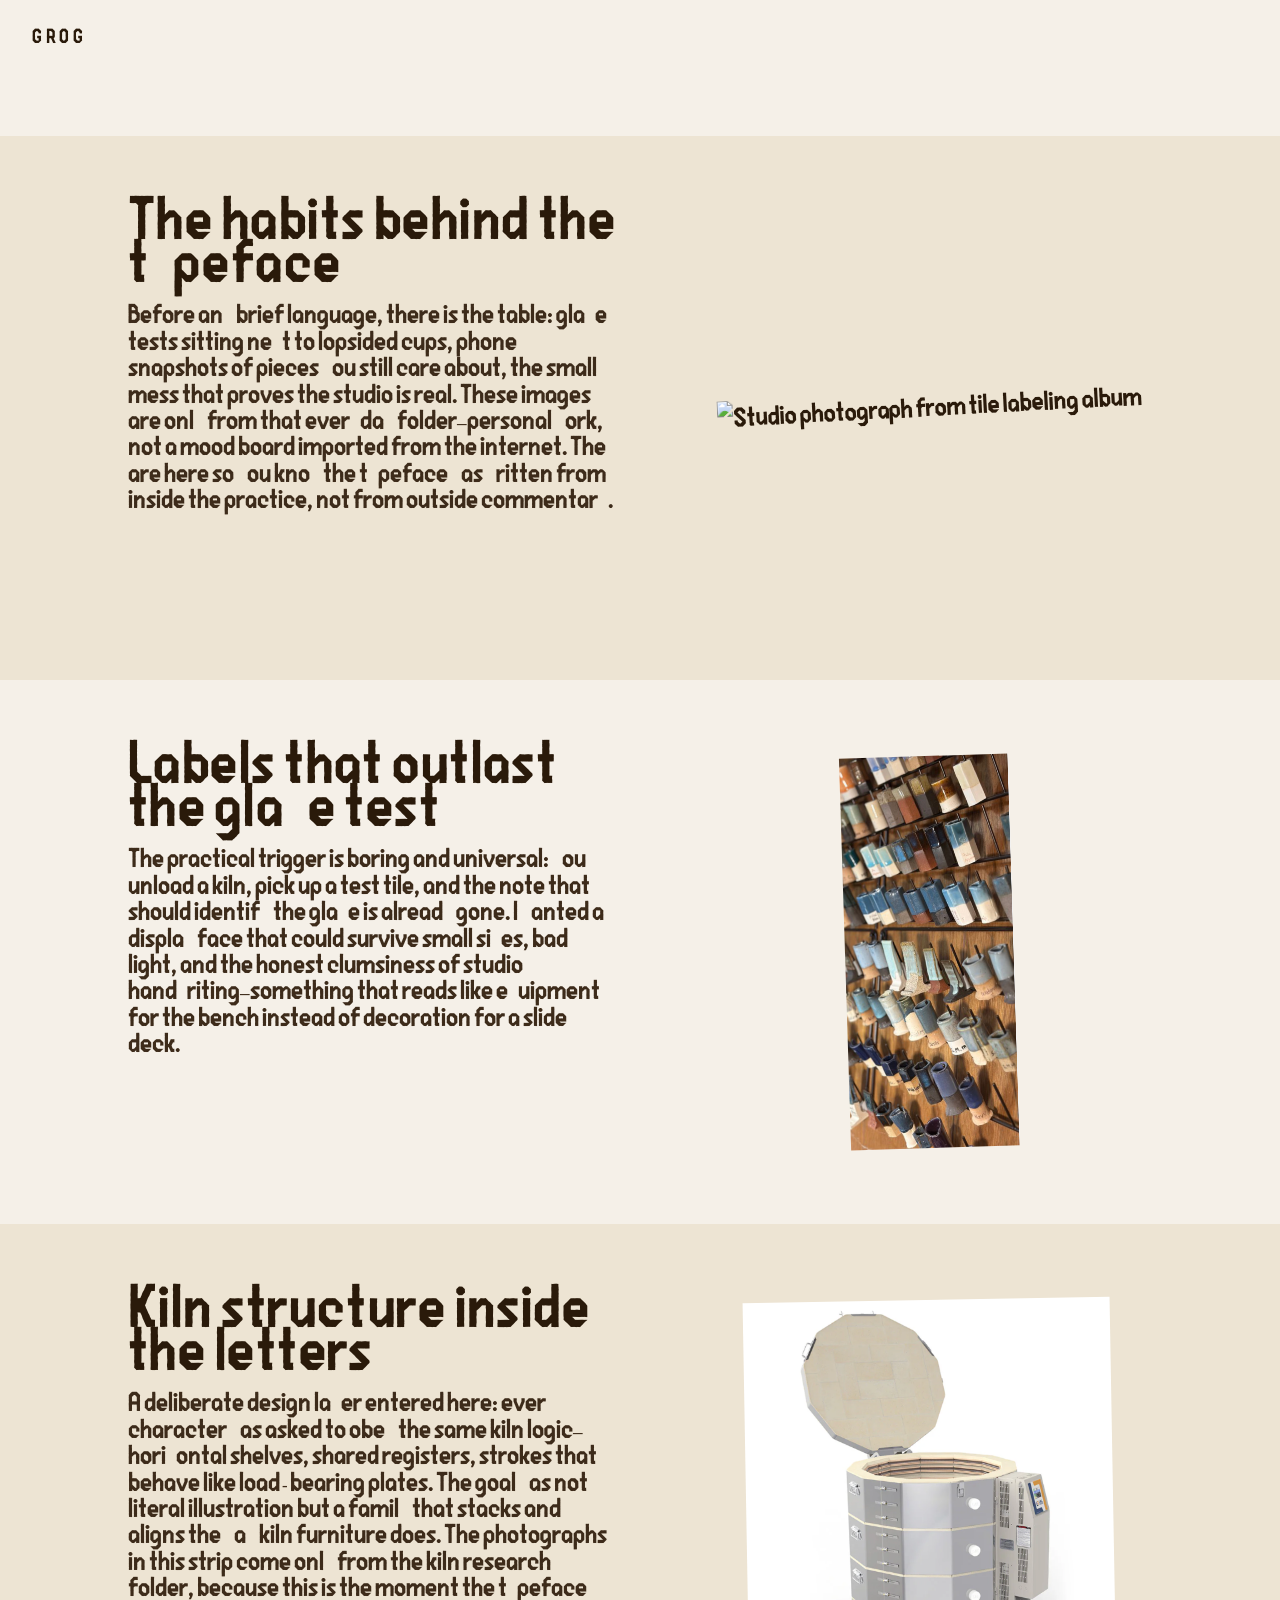
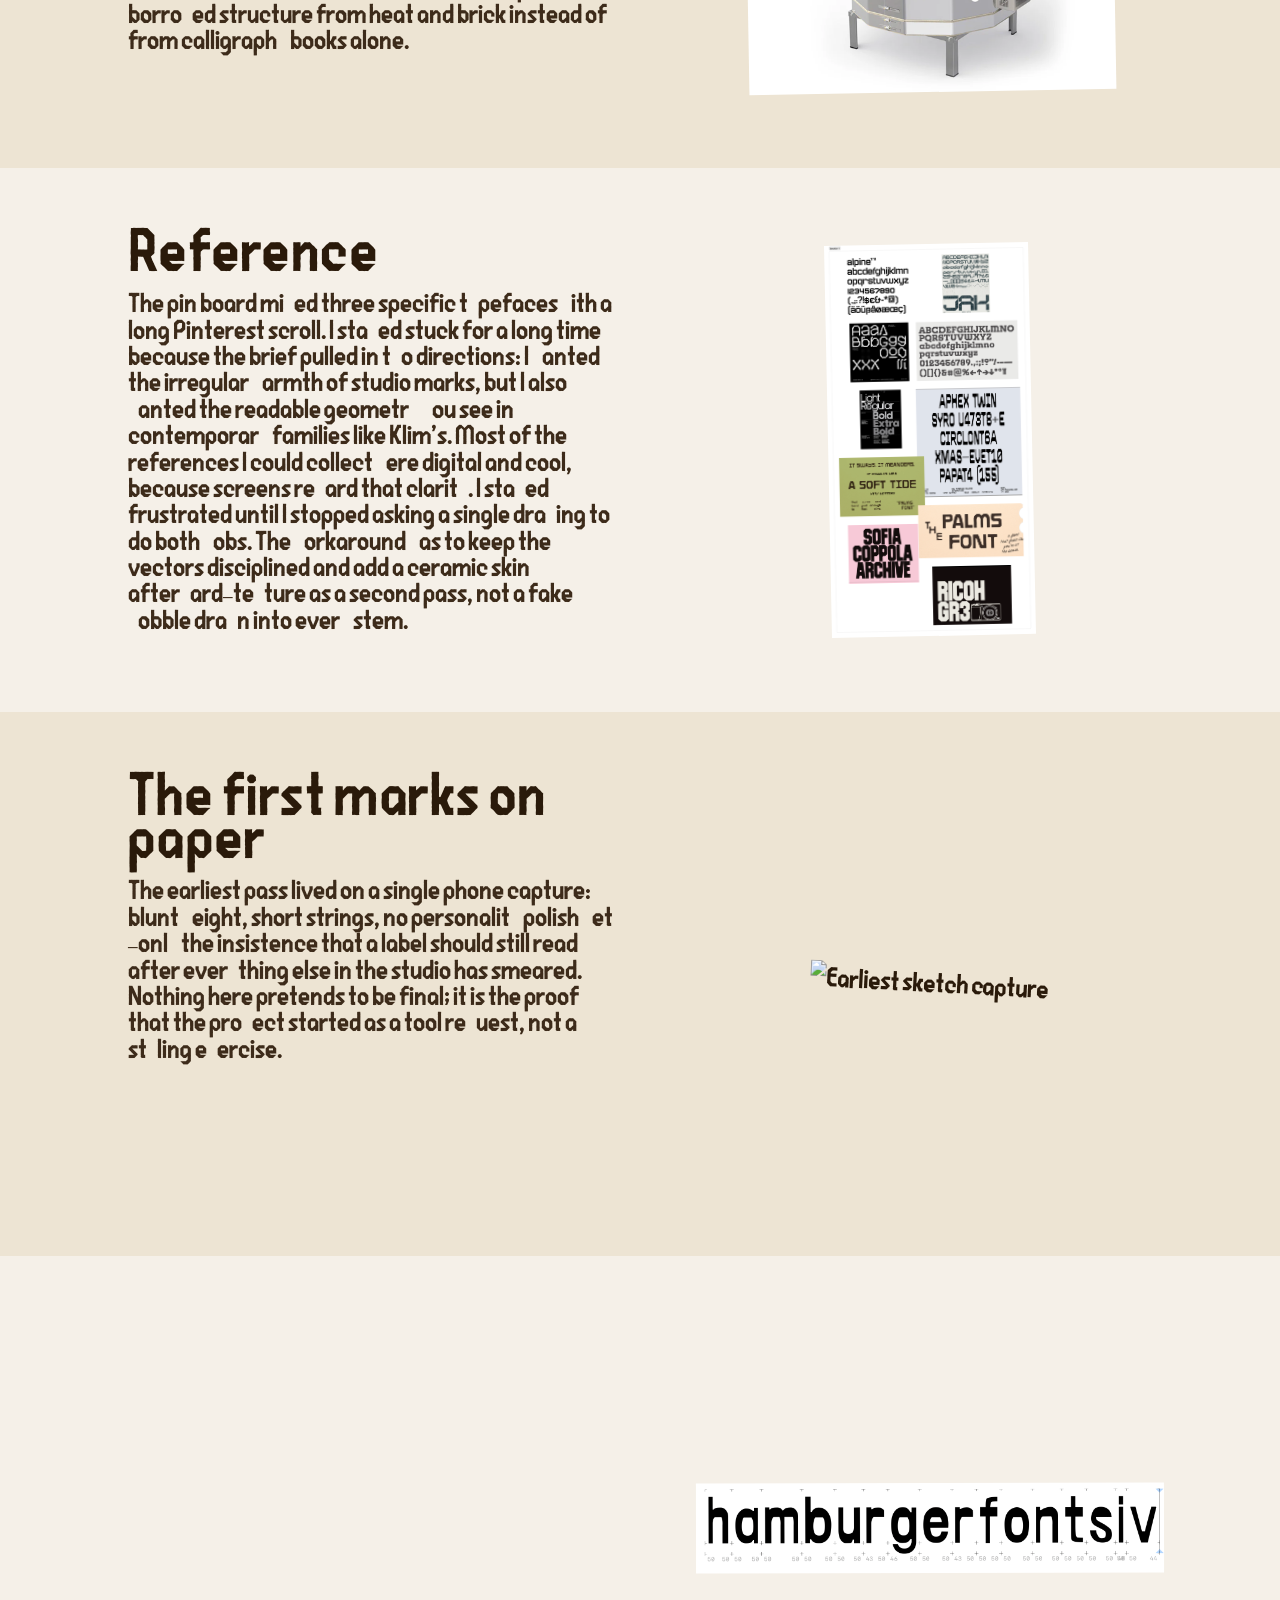
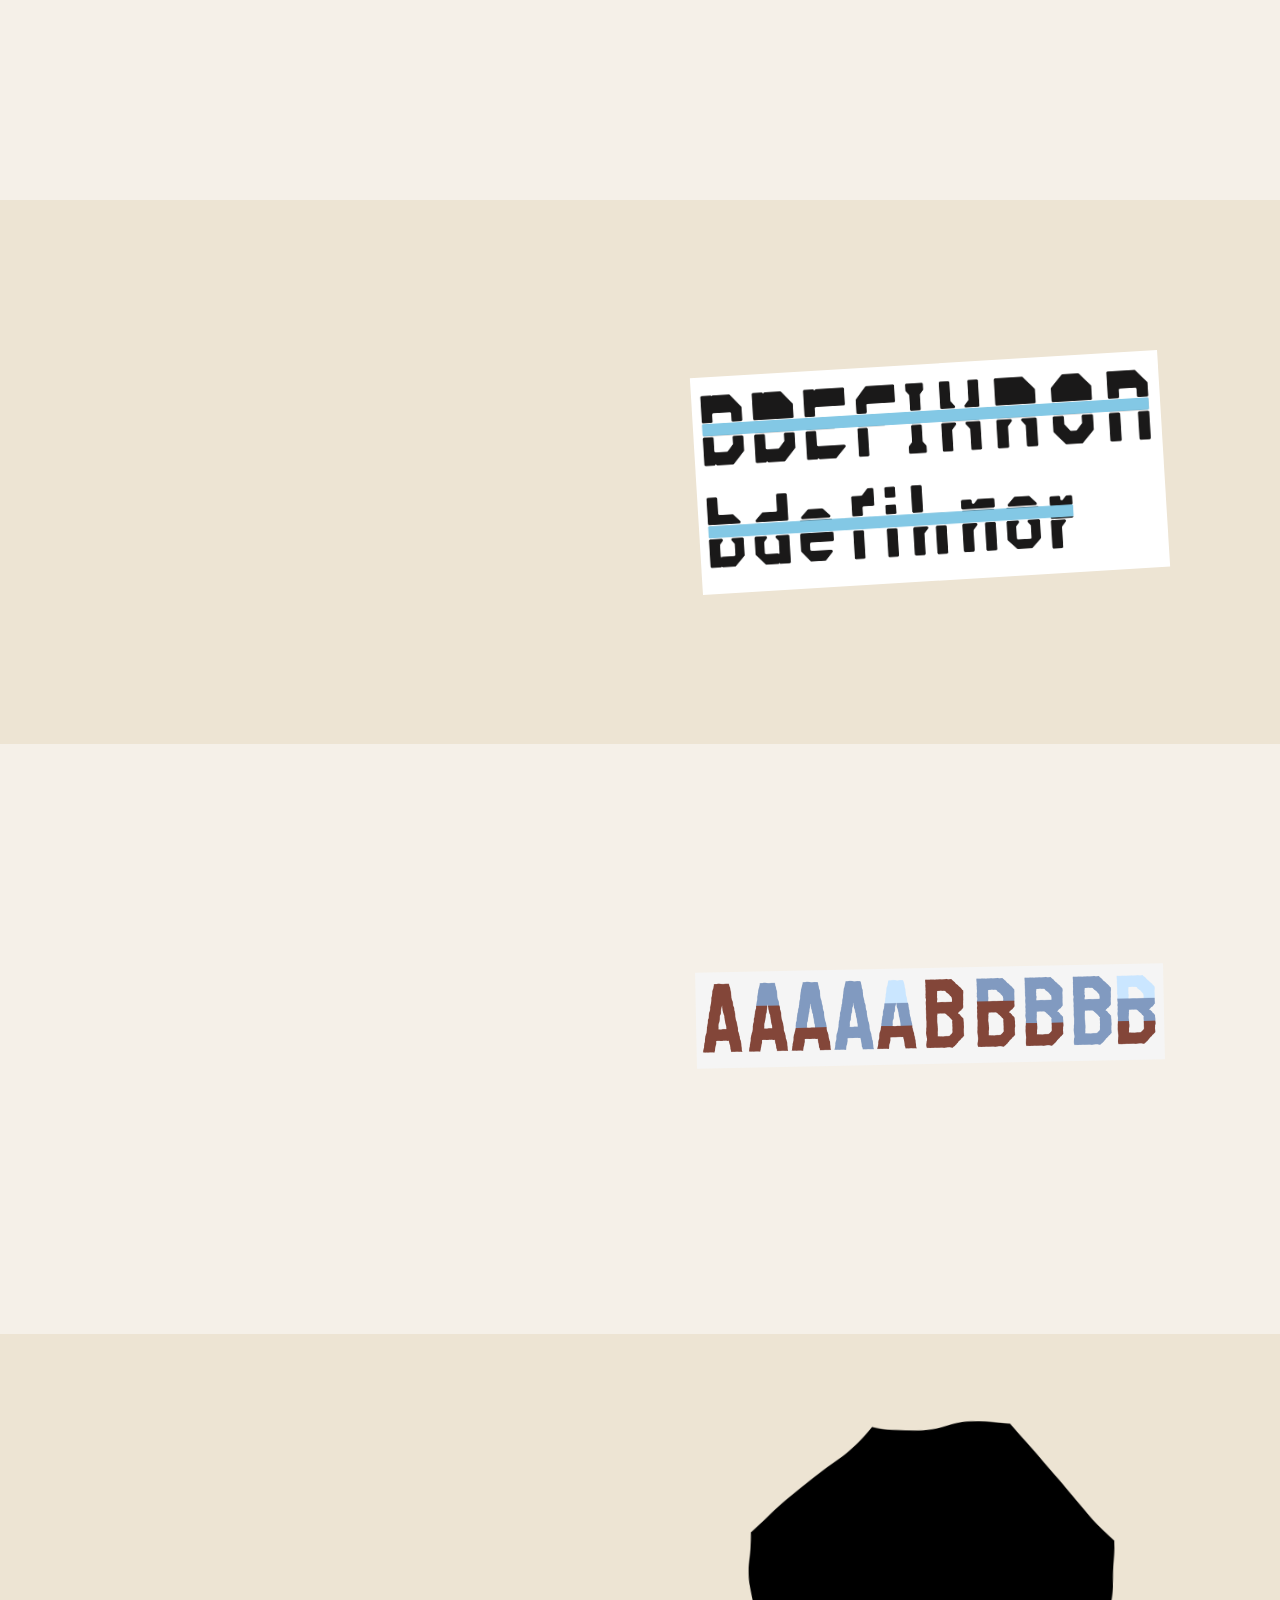
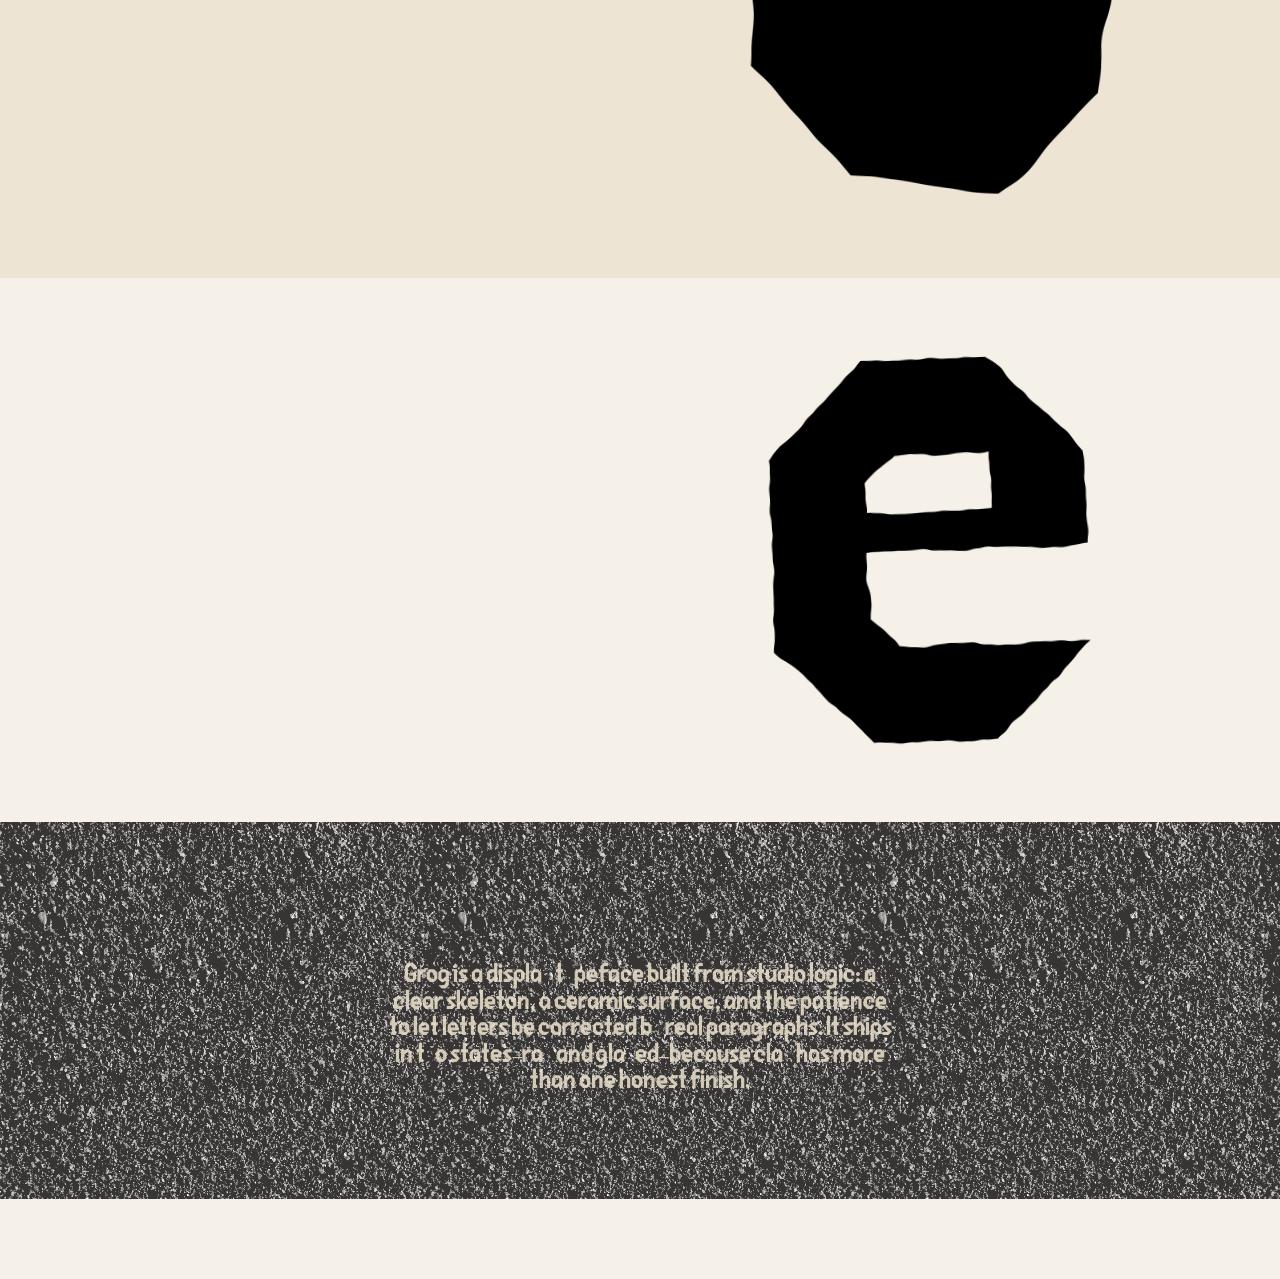
==== process.html @ 3ade55f4 "Add Grog process essay page with carousels and sketch archive New process.html walks through the des" ====
<!DOCTYPE html>
<html lang="en">
  <head>
    <meta charset="UTF-8" />
    <meta name="viewport" content="width=device-width, initial-scale=1.0" />
    <title>Grog — Process</title>
    <link rel="stylesheet" href="css/app.css" />
    <link rel="stylesheet" href="css/process.css" />
  </head>
  <body class="process-page">
    <div class="app">
      <nav class="nav">
        <a href="index.html" id="nav-brand" class="nav-brand">Grog</a>
      </nav>

      <main class="process-main">
        <section class="process-section process-section--wash process-section--wash-b" id="personal" aria-labelledby="heading-personal">
          <div class="process-section__inner">
            <div class="process-section-grid">
              <div class="process-col-text">
                <h2 id="heading-personal" class="process-head">The habits behind the typeface</h2>
                <p class="process-body">
                  Before any brief language, there is the table: glaze tests sitting next to lopsided cups, phone
                  snapshots of pieces you still care about, the small mess that proves the studio is real. These
                  images are only from that everyday folder—personal work, not a mood board imported from the
                  internet. They are here so you know the typeface was written from inside the practice, not from
                  outside commentary.
                </p>
              </div>
              <div class="process-col-media">
                <div class="process-carousel" data-process-carousel data-carousel-interval="4200" aria-label="Personal studio photographs">
                  <div class="process-carousel-viewport">
                    <div class="process-carousel-track">
                      <div class="process-carousel-slide is-active"><img src="sketch/tile labeling/使用/IMG_1556.HEIC" alt="Studio photograph from tile labeling album" /></div>
                      <div class="process-carousel-slide"><img src="sketch/tile labeling/使用/IMG_1561.HEIC" alt="Studio photograph from tile labeling album" /></div>
                      <div class="process-carousel-slide"><img src="sketch/tile labeling/使用/IMG_1622.heic" alt="Studio photograph from tile labeling album" /></div>
                      <div class="process-carousel-slide"><img src="sketch/tile labeling/使用/IMG_6941.HEIC" alt="Studio photograph from tile labeling album" /></div>
                      <div class="process-carousel-slide"><img src="sketch/tile labeling/使用/IMG_7696.HEIC" alt="Studio photograph from tile labeling album" /></div>
                      <div class="process-carousel-slide"><img src="sketch/tile labeling/使用/IMG_7700.HEIC" alt="Studio photograph from tile labeling album" /></div>
                      <div class="process-carousel-slide"><img src="sketch/tile labeling/使用/IMG_7706 2.HEIC" alt="Studio photograph from tile labeling album" /></div>
                      <div class="process-carousel-slide"><img src="sketch/tile labeling/使用/IMG_7713.JPG" alt="Studio photograph from tile labeling album" /></div>
                    </div>
                  </div>
                </div>
              </div>
            </div>
          </div>
        </section>

        <section class="process-section process-section--wash process-section--wash-a" id="labels-and-tiles" aria-labelledby="heading-labels">
          <div class="process-section__inner">
            <div class="process-section-grid">
              <div class="process-col-text">
                <h2 id="heading-labels" class="process-head">Labels that outlast the glaze test</h2>
                <p class="process-body">
                  The practical trigger is boring and universal: you unload a kiln, pick up a test tile, and the
                  note that should identify the glaze is already gone. I wanted a display face that could survive
                  small sizes, bad light, and the honest clumsiness of studio handwriting—something that reads like
                  equipment for the bench instead of decoration for a slide deck.
                </p>
              </div>
              <div class="process-col-media">
                <div class="process-carousel" data-process-carousel data-carousel-interval="4200" aria-label="Tile labeling screenshots">
                  <div class="process-carousel-viewport">
                    <div class="process-carousel-track">
                      <div class="process-carousel-slide is-active"><img src="sketch/tile labeling/截屏2026-05-11 下午12.45.37.png" alt="Tile labeling screenshot" /></div>
                      <div class="process-carousel-slide"><img src="sketch/tile labeling/截屏2026-05-11 下午12.45.42.png" alt="Tile labeling screenshot" /></div>
                      <div class="process-carousel-slide"><img src="sketch/tile labeling/截屏2026-05-11 下午12.45.47.png" alt="Tile labeling screenshot" /></div>
                    </div>
                  </div>
                </div>
              </div>
            </div>
          </div>
        </section>

        <section class="process-section process-section--wash process-section--wash-b" id="kiln-structure" aria-labelledby="heading-kiln-structure">
          <div class="process-section__inner">
            <div class="process-section-grid">
              <div class="process-col-text">
                <h2 id="heading-kiln-structure" class="process-head">Kiln structure inside the letters</h2>
                <p class="process-body">
                  A deliberate design layer entered here: every character was asked to obey the same kiln logic—
                  horizontal shelves, shared registers, strokes that behave like load-bearing plates. The goal was
                  not literal illustration but a family that stacks and aligns the way kiln furniture does. The
                  photographs in this strip come only from the kiln research folder, because this is the moment
                  the typeface borrowed structure from heat and brick instead of from calligraphy books alone.
                </p>
              </div>
              <div class="process-col-media">
                <div class="process-carousel" data-process-carousel data-carousel-interval="4200" aria-label="Kiln structure reference photographs">
                  <div class="process-carousel-viewport">
                    <div class="process-carousel-track">
                      <div class="process-carousel-slide is-active"><img src="sketch/klin ceramics/截屏2026-05-11 下午12.38.48.png" alt="Kiln structure reference" /></div>
                      <div class="process-carousel-slide"><img src="sketch/klin ceramics/截屏2026-04-11 下午9.56.58 1.png" alt="Kiln structure reference" /></div>
                      <div class="process-carousel-slide"><img src="sketch/klin ceramics/截屏2026-04-11 下午9.57.21 1.png" alt="Kiln structure reference" /></div>
                      <div class="process-carousel-slide"><img src="sketch/klin ceramics/截屏2026-04-11 下午9.57.41 1.png" alt="Kiln structure reference" /></div>
                    </div>
                  </div>
                </div>
              </div>
            </div>
          </div>
        </section>

        <section class="process-section process-section--wash process-section--wash-a" id="reference" aria-labelledby="heading-reference">
          <div class="process-section__inner">
            <div class="process-section-grid">
              <div class="process-col-text">
                <h2 id="heading-reference" class="process-head">Reference</h2>
                <p class="process-body">
                  The pin board mixed three specific typefaces with a long Pinterest scroll. I stayed stuck for a
                  long time because the brief pulled in two directions: I wanted the irregular warmth of studio
                  marks, but I also wanted the readable geometry you see in contemporary families like Klim’s. Most
                  of the references I could collect were digital and cool, because screens reward that clarity. I
                  stayed frustrated until I stopped asking a single drawing to do both jobs. The workaround was to
                  keep the vectors disciplined and add a ceramic skin afterward—texture as a second pass, not a
                  fake wobble drawn into every stem.
                </p>
              </div>
              <div class="process-col-media">
                <div class="process-carousel" data-process-carousel data-carousel-interval="4200" aria-label="Reference board captures">
                  <div class="process-carousel-viewport">
                    <div class="process-carousel-track">
                      <div class="process-carousel-slide is-active"><img src="sketch/reference/Font.png" alt="Reference board" /></div>
                      <div class="process-carousel-slide"><img src="sketch/reference/截屏2026-03-23 下午2.17.11.png" alt="Reference screenshot" /></div>
                      <div class="process-carousel-slide"><img src="sketch/reference/截屏2026-03-23 下午2.18.05.png" alt="Reference screenshot" /></div>
                      <div class="process-carousel-slide"><img src="sketch/reference/截屏2026-03-23 下午2.19.13.png" alt="Reference screenshot" /></div>
                    </div>
                  </div>
                </div>
              </div>
            </div>
          </div>
        </section>

        <section class="process-section process-section--wash process-section--wash-b" id="first-sketches" aria-labelledby="heading-first">
          <div class="process-section__inner">
            <div class="process-section-grid">
              <div class="process-col-text">
                <h2 id="heading-first" class="process-head">The first marks on paper</h2>
                <p class="process-body">
                  The earliest pass lived on a single phone capture: blunt weight, short strings, no personality
                  polish yet—only the insistence that a label should still read after everything else in the studio
                  has smeared. Nothing here pretends to be final; it is the proof that the project started as a tool
                  request, not a styling exercise.
                </p>
              </div>
              <div class="process-col-media">
                <div class="process-carousel" data-process-carousel data-carousel-interval="4200" aria-label="First sketch capture">
                  <div class="process-carousel-viewport">
                    <div class="process-carousel-track">
                      <div class="process-carousel-slide is-active"><img src="sketch/第六期/IMG_3225.heic" alt="Earliest sketch capture" /></div>
                    </div>
                  </div>
                </div>
              </div>
            </div>
          </div>
        </section>

        <section class="process-section process-section--wash process-section--wash-a" id="grid-rules" aria-labelledby="heading-grid">
          <div class="process-section__inner">
            <div class="process-section-grid">
              <div class="process-col-text">
                <h2 id="heading-grid" class="process-head">When the grid started to boss the drawing</h2>
                <p class="process-body">
                  The next notebooks tightened everything: bold strokes stayed, but horizontals were forced to
                  share one width and one vertical register. On paper the discipline read as progress; in feeling
                  it quietly erased the looseness I liked. This carousel pulls every image saved in that phase—
                  scans, exports, and letter tiles—so you can see how far the rule traveled before I questioned it.
                </p>
              </div>
              <div class="process-col-media">
                <div class="process-carousel" data-process-carousel data-carousel-interval="4200" aria-label="Structured sketch phase — all files">
                  <div class="process-carousel-viewport">
                    <div class="process-carousel-track">
                      <div class="process-carousel-slide is-active"><img src="sketch/第五期/1150.PNG" alt="Fifth phase sketch sheet" /></div>
                      <div class="process-carousel-slide"><img src="sketch/第五期/IMG_3345.heic" alt="Fifth phase photograph" /></div>
                      <div class="process-carousel-slide"><img src="sketch/第五期/IMG_3347 2.heic" alt="Fifth phase photograph" /></div>
                      <div class="process-carousel-slide"><img src="sketch/第五期/demo/a.png" alt="Fifth phase letter study" /></div>
                      <div class="process-carousel-slide"><img src="sketch/第五期/demo/b.png" alt="Fifth phase letter study" /></div>
                      <div class="process-carousel-slide"><img src="sketch/第五期/demo/e.png" alt="Fifth phase letter study" /></div>
                      <div class="process-carousel-slide"><img src="sketch/第五期/demo/f.png" alt="Fifth phase letter study" /></div>
                      <div class="process-carousel-slide"><img src="sketch/第五期/demo/g.png" alt="Fifth phase letter study" /></div>
                      <div class="process-carousel-slide"><img src="sketch/第五期/demo/h.png" alt="Fifth phase letter study" /></div>
                      <div class="process-carousel-slide"><img src="sketch/第五期/demo/i.png" alt="Fifth phase letter study" /></div>
                      <div class="process-carousel-slide"><img src="sketch/第五期/demo/m.png" alt="Fifth phase letter study" /></div>
                      <div class="process-carousel-slide"><img src="sketch/第五期/demo/o.png" alt="Fifth phase letter study" /></div>
                      <div class="process-carousel-slide"><img src="sketch/第五期/demo/r.png" alt="Fifth phase letter study" /></div>
                      <div class="process-carousel-slide"><img src="sketch/第五期/demo/s.png" alt="Fifth phase letter study" /></div>
                      <div class="process-carousel-slide"><img src="sketch/第五期/demo/t.png" alt="Fifth phase letter study" /></div>
                      <div class="process-carousel-slide"><img src="sketch/第五期/demo/u.png" alt="Fifth phase letter study" /></div>
                      <div class="process-carousel-slide"><img src="sketch/第五期/demo/v.png" alt="Fifth phase letter study" /></div>
                    </div>
                  </div>
                </div>
              </div>
            </div>
          </div>
        </section>

        <section class="process-section process-section--wash process-section--wash-b" id="kiln-detour" aria-labelledby="heading-detour">
          <div class="process-section__inner">
            <div class="process-section-grid">
              <div class="process-col-text">
                <h2 id="heading-detour" class="process-head">The kiln-shaped idea that had to go</h2>
                <p class="process-body">
                  The kiln metaphor hardened into something literal: midstrokes bridged like shelves, interiors
                  turned into stacked slabs, and running text almost stopped functioning. Almost everything from
                  this pass was discarded, but it clarified what not to do. The carousel runs every drawing kept
                  from the detour—layout studies alongside the rigid letter exports that show exactly how
                  locked-in the structure had become.
                </p>
              </div>
              <div class="process-col-media">
                <div class="process-carousel" data-process-carousel data-carousel-interval="4200" aria-label="Fourth phase — all archive images">
                  <div class="process-carousel-viewport">
                    <div class="process-carousel-track">
                      <div class="process-carousel-slide is-active"><img src="sketch/第四期/Frame 13.png" alt="Fourth phase layout study" /></div>
                      <div class="process-carousel-slide"><img src="sketch/第四期/未命名作品 15_副本.jpg" alt="Fourth phase layout study" /></div>
                      <div class="process-carousel-slide"><img src="sketch/第四期/demo/G.svg" alt="Fourth phase letter study" /></div>
                      <div class="process-carousel-slide"><img src="sketch/第四期/demo/O.svg" alt="Fourth phase letter study" /></div>
                      <div class="process-carousel-slide"><img src="sketch/第四期/demo/R.svg" alt="Fourth phase letter study" /></div>
                      <div class="process-carousel-slide"><img src="sketch/第四期/demo/b.svg" alt="Fourth phase letter study" /></div>
                      <div class="process-carousel-slide"><img src="sketch/第四期/demo/g2.svg" alt="Fourth phase letter study" /></div>
                      <div class="process-carousel-slide"><img src="sketch/第四期/demo/o2.svg" alt="Fourth phase letter study" /></div>
                      <div class="process-carousel-slide"><img src="sketch/第四期/demo/dwwH.svg" alt="Fourth phase letter study" /></div>
                      <div class="process-carousel-slide"><img src="sketch/第四期/demo/ewe.svg" alt="Fourth phase letter study" /></div>
                      <div class="process-carousel-slide"><img src="sketch/第四期/demo/ewqe.svg" alt="Fourth phase letter study" /></div>
                      <div class="process-carousel-slide"><img src="sketch/第四期/demo/wde.svg" alt="Fourth phase letter study" /></div>
                      <div class="process-carousel-slide"><img src="sketch/第四期/demo/wed.svg" alt="Fourth phase letter study" /></div>
                      <div class="process-carousel-slide"><img src="sketch/第四期/demo/Group 4.svg" alt="Fourth phase letter study" /></div>
                      <div class="process-carousel-slide"><img src="sketch/第四期/demo/Group 5.svg" alt="Fourth phase letter study" /></div>
                      <div class="process-carousel-slide"><img src="sketch/第四期/demo/Group 6.svg" alt="Fourth phase letter study" /></div>
                      <div class="process-carousel-slide"><img src="sketch/第四期/demo/Group 7.svg" alt="Fourth phase letter study" /></div>
                      <div class="process-carousel-slide"><img src="sketch/第四期/demo/Group 8.svg" alt="Fourth phase letter study" /></div>
                      <div class="process-carousel-slide"><img src="sketch/第四期/demo/Group 9.svg" alt="Fourth phase letter study" /></div>
                      <div class="process-carousel-slide"><img src="sketch/第四期/demo/Group 10.svg" alt="Fourth phase letter study" /></div>
                      <div class="process-carousel-slide"><img src="sketch/第四期/demo/Group 12.svg" alt="Fourth phase letter study" /></div>
                      <div class="process-carousel-slide"><img src="sketch/第四期/demo/Group 13.svg" alt="Fourth phase letter study" /></div>
                      <div class="process-carousel-slide"><img src="sketch/第四期/demo/Group 14.svg" alt="Fourth phase letter study" /></div>
                      <div class="process-carousel-slide"><img src="sketch/第四期/demo/Group 15.svg" alt="Fourth phase letter study" /></div>
                      <div class="process-carousel-slide"><img src="sketch/第四期/demo/Group 16.svg" alt="Fourth phase letter study" /></div>
                      <div class="process-carousel-slide"><img src="sketch/第四期/demo/Group 17.svg" alt="Fourth phase letter study" /></div>
                      <div class="process-carousel-slide"><img src="sketch/第四期/demo/Group 18.svg" alt="Fourth phase letter study" /></div>
                      <div class="process-carousel-slide"><img src="sketch/第四期/demo/Group 19.svg" alt="Fourth phase letter study" /></div>
                      <div class="process-carousel-slide"><img src="sketch/第四期/demo/Group 20.svg" alt="Fourth phase letter study" /></div>
                    </div>
                  </div>
                </div>
              </div>
            </div>
          </div>
        </section>

        <section class="process-section process-section--wash process-section--wash-a" id="direction-locked" aria-labelledby="heading-direction">
          <div class="process-section__inner">
            <div class="process-section-grid">
              <div class="process-col-text">
                <h2 id="heading-direction" class="process-head">When the drawings finally agreed — and the fixes multiplied</h2>
                <p class="process-body">
                  This is where the direction stopped wobbling. The letters finally felt like one family, but the
                  backlog of small wrongs exploded—counters, joins, texture seams, everything that only shows up
                  once you stop looking at single glyphs. The production path also locked: draw clean structure in
                  Figma, add the ceramic texture there, move through Illustrator to expand outlines, then paste the
                  solids into Glyphs for spacing and proofing. Geometry stayed digital while the fired surface lived
                  in the texture pass, which is how I escaped the earlier trap of hunting for a “warmer” sans-serif
                  on Pinterest.
                </p>
              </div>
              <div class="process-col-media">
                <div class="process-carousel" data-process-carousel data-carousel-interval="4200" aria-label="Direction-locked phase — all images">
                  <div class="process-carousel-viewport">
                    <div class="process-carousel-track">
                      <div class="process-carousel-slide is-active"><img src="sketch/三期/glaze.png" alt="Ceramic glaze texture sample applied to the letters" /></div>
                      <div class="process-carousel-slide"><img src="sketch/三期/figma/Rectangle 100.png" alt="Figma construction" /></div>
                      <div class="process-carousel-slide"><img src="sketch/三期/figma/Rectangle 104.png" alt="Figma construction" /></div>
                      <div class="process-carousel-slide"><img src="sketch/三期/figma/Rectangle 105.png" alt="Figma construction" /></div>
                      <div class="process-carousel-slide"><img src="sketch/三期/figma/Rectangle 109.png" alt="Figma construction" /></div>
                      <div class="process-carousel-slide"><img src="sketch/三期/figma/Rectangle 144.png" alt="Figma construction" /></div>
                      <div class="process-carousel-slide"><img src="sketch/三期/figma/Exclude.png" alt="Figma texture prep" /></div>
                      <div class="process-carousel-slide"><img src="sketch/三期/demo/B2.png" alt="Letter study" /></div>
                      <div class="process-carousel-slide"><img src="sketch/三期/demo/Exclude.png" alt="Letter study" /></div>
                      <div class="process-carousel-slide"><img src="sketch/三期/demo/M.png" alt="Letter study" /></div>
                      <div class="process-carousel-slide"><img src="sketch/三期/demo/a2.svg" alt="Letter study" /></div>
                      <div class="process-carousel-slide"><img src="sketch/三期/demo/b.png" alt="Letter study" /></div>
                      <div class="process-carousel-slide"><img src="sketch/三期/demo/c.png" alt="Letter study" /></div>
                      <div class="process-carousel-slide"><img src="sketch/三期/demo/h1.svg" alt="Letter study" /></div>
                      <div class="process-carousel-slide"><img src="sketch/三期/demo/m2.svg" alt="Letter study" /></div>
                      <div class="process-carousel-slide"><img src="sketch/三期/demo/mmm.png" alt="Letter study" /></div>
                      <div class="process-carousel-slide"><img src="sketch/三期/demo/n2.svg" alt="Letter study" /></div>
                      <div class="process-carousel-slide"><img src="sketch/三期/demo/nnnnn.png" alt="Letter study" /></div>
                      <div class="process-carousel-slide"><img src="sketch/三期/demo/r1.svg" alt="Letter study" /></div>
                      <div class="process-carousel-slide"><img src="sketch/三期/demo/sss.png" alt="Letter study" /></div>
                      <div class="process-carousel-slide"><img src="sketch/三期/demo/t1.svg" alt="Letter study" /></div>
                      <div class="process-carousel-slide"><img src="sketch/三期/demo/uuuu.png" alt="Letter study" /></div>
                      <div class="process-carousel-slide"><img src="sketch/三期/demo/w.png" alt="Letter study" /></div>
                    </div>
                  </div>
                </div>
              </div>
            </div>
          </div>
        </section>

        <section class="process-section process-section--wash process-section--wash-b" id="paragraph-tuning" aria-labelledby="heading-tuning">
          <div class="process-section__inner">
            <div class="process-section-grid">
              <div class="process-col-text">
                <h2 id="heading-tuning" class="process-head">Paragraph tuning</h2>
                <p class="process-body">
                  By this point the big moves were finished and the cruel part began. Shapes that looked fine alone
                  still wobbled inside paragraphs; odd corners were redrawn so they followed the same logic as their
                  neighbors instead of hiding behind instinct. The carousel cycles through every file saved from
                  that stretch—screens, vectors, and proofs—because the work was mostly repetition with a sharp eye.
                </p>
              </div>
              <div class="process-col-media">
                <div class="process-carousel" data-process-carousel data-carousel-interval="4200" aria-label="Paragraph tuning phase — all images">
                  <div class="process-carousel-viewport">
                    <div class="process-carousel-track">
                      <div class="process-carousel-slide is-active"><img src="sketch/二期/Exclude_副本.png" alt="Second phase vector study" /></div>
                      <div class="process-carousel-slide"><img src="sketch/二期/截屏2026-04-19 下午2.48.29.png" alt="Second phase screenshot" /></div>
                      <div class="process-carousel-slide"><img src="sketch/二期/demo/0.svg" alt="Second phase letter study" /></div>
                      <div class="process-carousel-slide"><img src="sketch/二期/demo/H.png" alt="Second phase letter study" /></div>
                      <div class="process-carousel-slide"><img src="sketch/二期/demo/N.png" alt="Second phase letter study" /></div>
                      <div class="process-carousel-slide"><img src="sketch/二期/demo/R.png" alt="Second phase letter study" /></div>
                      <div class="process-carousel-slide"><img src="sketch/二期/demo/efff.png" alt="Second phase letter study" /></div>
                      <div class="process-carousel-slide"><img src="sketch/二期/demo/f.svg" alt="Second phase letter study" /></div>
                      <div class="process-carousel-slide"><img src="sketch/二期/demo/g2.svg" alt="Second phase letter study" /></div>
                      <div class="process-carousel-slide"><img src="sketch/二期/demo/iiiiiii.png" alt="Second phase letter study" /></div>
                      <div class="process-carousel-slide"><img src="sketch/二期/demo/m.svg" alt="Second phase letter study" /></div>
                      <div class="process-carousel-slide"><img src="sketch/二期/demo/rrrr.png" alt="Second phase letter study" /></div>
                      <div class="process-carousel-slide"><img src="sketch/二期/demo/s.png" alt="Second phase letter study" /></div>
                      <div class="process-carousel-slide"><img src="sketch/二期/demo/sssss.png" alt="Second phase letter study" /></div>
                      <div class="process-carousel-slide"><img src="sketch/二期/demo/t2.svg" alt="Second phase letter study" /></div>
                      <div class="process-carousel-slide"><img src="sketch/二期/demo/vvv.png" alt="Second phase letter study" /></div>
                    </div>
                  </div>
                </div>
              </div>
            </div>
          </div>
        </section>

        <section class="process-section process-section--wash process-section--wash-a" id="last-passes" aria-labelledby="heading-last">
          <div class="process-section__inner">
            <div class="process-section-grid">
              <div class="process-col-text">
                <h2 id="heading-last" class="process-head">The last passes</h2>
                <p class="process-body">
                  The overall voice was settled; what remained were small optical fights. The lowercase e refused
                  to disappear inside paragraphs, which is the usual villain and still humbling. The method that
                  finally helped was embarrassingly direct: keep a long paragraph open and notice which letter keeps
                  tapping your shoulder. If it still sparkles in quiet reading, it has not finished learning how to
                  be boring—and boring, here, is a compliment.
                </p>
              </div>
              <div class="process-col-media">
                <div class="process-carousel" data-process-carousel data-carousel-interval="4200" aria-label="Last passes — all images">
                  <div class="process-carousel-viewport">
                    <div class="process-carousel-track">
                      <div class="process-carousel-slide is-active"><img src="sketch/一期/demo/eeee.png" alt="Letter study — lowercase e iterations" /></div>
                      <div class="process-carousel-slide"><img src="sketch/一期/demo/%23.png" alt="Letter study" /></div>
                      <div class="process-carousel-slide"><img src="sketch/一期/demo/2.png" alt="Letter study" /></div>
                      <div class="process-carousel-slide"><img src="sketch/一期/demo/5.png" alt="Letter study" /></div>
                      <div class="process-carousel-slide"><img src="sketch/一期/demo/LLLL.png" alt="Letter study" /></div>
                      <div class="process-carousel-slide"><img src="sketch/一期/demo/t.png" alt="Letter study" /></div>
                      <div class="process-carousel-slide"><img src="sketch/一期/demo/tttt.png" alt="Letter study" /></div>
                    </div>
                  </div>
                </div>
              </div>
            </div>
          </div>
        </section>

        <section class="process-section process-closing surface-dark-texture" id="process-result" aria-labelledby="heading-result">
          <div class="process-closing-inner">
            <h2 id="heading-result" class="process-head">What Grog is for</h2>
            <p class="process-body">
              Grog is a display typeface built from studio logic: a clear skeleton, a ceramic surface, and the
              patience to let letters be corrected by real paragraphs. It ships in two states—raw and glazed—because
              clay has more than one honest finish.
            </p>
            <a class="process-back-link" href="index.html">Back to Grog</a>
          </div>
        </section>
      </main>
    </div>

    <script src="js/process.js"></script>
  </body>
</html>
---- css/app.css ----
/* Grog showcase — static layout */
@font-face {
  font-family: "Grog";
  src: url("../fonts/Grog-Regular_v2.otf") format("opentype");
  font-weight: 400;
  font-style: normal;
  font-display: swap;
}

:root {
  --font-body: "Grog", ui-monospace, monospace;
  --font-display: "Grog", ui-monospace, monospace;
  --font-size-nav-brand: 0.75rem;
  --letter-spacing-nav-brand: 0.3em;
  --color-bg-page: #f5f0e8;
  --color-ink: #2a1a0a;
  --color-ink-brown: #3d2b1a;
  --color-panel-dark: #1c1408;
  --color-panel-charcoal: #2a1a0a;
  --color-accent: #c4622d;
  --color-cream: #e8dcc8;
  --color-cream-muted: #b8afa0;
  --color-border-warm: #c4a882;
  --color-border-soft: #b8afa0;
  --color-tile-footer: #ede4d3;
  /* Process page: alternating section washes (same family as page, no new hues) */
  --color-process-section-a: var(--color-bg-page);
  --color-process-section-b: var(--color-tile-footer);
  --color-muted-text: #8a7060;
  --color-preview-invert: #0f0804;
  --color-slide-track: #3d2b1a;
  --color-btn-pdf-bg: #2a1a0a;
  --padding-nav: 1.5rem 2rem;
  --font-size-process-h2: clamp(1.5rem, 3.2vw, 2.25rem);
  --font-size-process-body: 1rem;
  --font-size-process-back-link: 0.8rem;
  --line-height-prose: 1.65;
  --process-section-gap: clamp(2rem, 5vw, 4rem);
}

*,
*::before,
*::after {
  box-sizing: border-box;
}

html,
body {
  height: 100%;
  margin: 0;
}

body {
  font-family: var(--font-body);
  background: var(--color-bg-page);
  color: var(--color-ink);
}

/* Dark-panel grain: grayscale + overlay (multiply was crushing contrast on #1c / #2a) */
.surface-dark-texture {
  position: relative;
  overflow: hidden;
  isolation: isolate;
}

.surface-dark-texture::before {
  content: "";
  position: absolute;
  inset: 0;
  z-index: 0;
  pointer-events: none;
  background-image: url("../img/texture-dark.jpg");
  background-size: min(420px, 56vw);
  background-repeat: repeat;
  opacity: 0.78;
  filter: grayscale(1) contrast(2.05) brightness(1.28);
  mix-blend-mode: overlay;
}

.surface-dark-texture > * {
  position: relative;
  z-index: 1;
}

.tile-card.is-firing::before {
  content: "";
  position: absolute;
  inset: 0;
  z-index: 2;
  pointer-events: none;
  background-image: url("../img/texture-dark.jpg");
  background-size: min(420px, 56vw);
  background-repeat: repeat;
  opacity: 0.82;
  filter: grayscale(1) contrast(2.05) brightness(1.28);
  mix-blend-mode: overlay;
}

.app {
  position: relative;
}

/* Nav */
.nav {
  position: fixed;
  top: 0;
  left: 0;
  right: 0;
  z-index: 50;
  display: flex;
  justify-content: space-between;
  align-items: center;
  padding: var(--padding-nav);
}

.nav-brand {
  font-size: var(--font-size-nav-brand);
  text-transform: uppercase;
  letter-spacing: var(--letter-spacing-nav-brand);
  color: var(--color-ink);
  text-decoration: none;
}

a.nav-brand:hover {
  opacity: 0.75;
}

/* Kiln readout */
.kiln-readout {
  position: fixed;
  top: 2rem;
  right: 2rem;
  z-index: 10;
  text-align: right;
}

.kiln-readout-temp {
  font-size: 3.75rem;
  line-height: 1;
  transition: color 0.12s ease;
}

.kiln-readout-label {
  font-size: 0.75rem;
  margin-top: 0.5rem;
  color: #2a1a0a;
  opacity: 0.55;
}

/* Hero */
.hero {
  height: 100vh;
  min-height: 100vh;
  display: flex;
  align-items: center;
  justify-content: center;
  overflow: hidden;
  position: relative;
  background-color: #f5f0e8;
}

.hero-word {
  display: flex;
  font-size: clamp(7rem, 16vw, 20rem);
  transition: color 0.18s ease;
}

.hero-letter {
  display: inline-block;
  transition: transform 0.08s ease-out;
}

.hero-stage {
  position: absolute;
  left: 2rem;
  top: 50%;
  transform: translateY(-50%);
  font-size: 1rem;
  text-transform: uppercase;
  letter-spacing: 0.3em;
  transition: opacity 0.06s ease, color 0.18s ease;
}

/* Specimen */
.spec {
  position: relative;
  min-height: 100vh;
  display: flex;
  background: #f5f0e8;
}

.spec-left {
  width: 50vw;
  display: flex;
  flex-direction: column;
  justify-content: center;
  padding: 4rem;
  gap: 2rem;
}

.spec-carousel {
  width: 100%;
  max-width: 36rem;
  min-height: min(52vh, 28rem);
  display: flex;
  flex-direction: column;
  justify-content: center;
}

.spec-carousel-viewport {
  width: 100%;
  overflow: hidden;
}

.spec-carousel-track {
  display: flex;
  /* width set in JS: slideCount × parent width */
  transition: transform 0.65s cubic-bezier(0.22, 1, 0.36, 1);
}

.spec-carousel-slide {
  flex-shrink: 0;
  min-width: 0;
  display: flex;
  flex-direction: column;
  justify-content: center;
  gap: clamp(0.75rem, 2vh, 1.5rem);
  padding-right: 0.5rem;
  box-sizing: border-box;
}

/* One unified size per slide (tier = shorter lines → larger type) */
.spec-carousel-slide[data-tier="0"] .spec-line {
  font-size: clamp(2.75rem, 9vw, 6.5rem);
}
.spec-carousel-slide[data-tier="1"] .spec-line {
  font-size: clamp(2.35rem, 7.2vw, 5.25rem);
}
.spec-carousel-slide[data-tier="2"] .spec-line {
  font-size: clamp(1.9rem, 5.4vw, 4rem);
}
.spec-carousel-slide[data-tier="3"] .spec-line {
  font-size: clamp(1.5rem, 4vw, 3.1rem);
}

.spec-carousel-footer {
  margin-top: 1.75rem;
  display: flex;
  align-items: center;
  justify-content: center;
}

.spec-carousel-dots {
  display: flex;
  gap: 0.5rem;
  align-items: center;
}

.spec-carousel-dot {
  width: 6px;
  height: 6px;
  padding: 0;
  border: 1px solid #c4a882;
  background: transparent;
  cursor: pointer;
  border-radius: 0;
  transition: background 0.2s, border-color 0.2s, transform 0.2s;
}

.spec-carousel-dot[aria-current="true"] {
  background: #c4622d;
  border-color: #c4622d;
  transform: scale(1.15);
}

.spec-carousel-dot:focus-visible {
  outline: 2px solid #c4622d;
  outline-offset: 2px;
}

@media (prefers-reduced-motion: reduce) {
  .spec-carousel-track {
    transition: none;
  }
}

.spec-line {
  line-height: 1.05;
  margin: 0;
}

.spec-line.dark {
  color: #2a1a0a;
}

.spec-line.accent {
  color: #c4622d;
}

.spec-right {
  width: 50vw;
  background: #2a1a0a;
  color: #e8dcc8;
  padding: 4rem;
  display: flex;
  flex-direction: column;
  justify-content: center;
}

.spec-right h2 {
  font-size: 3rem;
  margin: 0 0 2rem;
  font-weight: 400;
}

.spec-rule {
  width: 3rem;
  height: 1px;
  background: #c4622d;
  margin-bottom: 2rem;
}

.spec-copy {
  font-size: 1rem;
  line-height: 1.625;
}

.spec-copy p {
  margin: 0 0 2rem;
}

.spec-copy p:last-of-type {
  margin-bottom: 0;
}

.spec-meta {
  margin-top: 3rem;
  font-size: 8px;
  text-transform: uppercase;
  letter-spacing: 0.4em;
  color: #c4622d;
}

/* Type tester */
.type-section {
  position: relative;
  min-height: 100vh;
  display: flex;
}

.type-preview-wrap {
  width: 50vw;
  display: flex;
  align-items: center;
  justify-content: center;
  padding: 0 0 0 4rem;
  transition: background-color 0.5s ease;
  overflow: hidden;
}

.type-tester-wrap {
  width: 100%;
  max-width: 80rem;
  position: relative;
}

.tester-stack {
  position: relative;
  display: inline-block;
  max-width: 100%;
  vertical-align: top;
  cursor: text;
}

.tester-line {
  position: relative;
  display: inline-block;
}

.tester-fit,
.tester-base,
.tester-glaze,
.tester-input {
  font-family: "Grog", sans-serif;
  font-weight: 400;
  font-style: normal;
  line-height: 1;
  white-space: nowrap;
  margin: 0;
  padding: 0;
  border: 0;
}

.tester-fit {
  visibility: hidden;
  pointer-events: none;
}

.tester-base {
  position: absolute;
  top: 0;
  left: 0;
  width: 100%;
  height: 100%;
  z-index: 1;
  color: #2a1a0a;
  pointer-events: none;
}

/* Pixel height + overflow — no background-clip / gradient */
.tester-glaze-clip {
  position: absolute;
  left: 0;
  width: 100%;
  z-index: 2;
  overflow: hidden;
  pointer-events: none;
  visibility: hidden;
}

.tester-glaze {
  position: absolute;
  left: 0;
  width: 100%;
  color: #c4622d;
  pointer-events: none;
}

.tester-input {
  position: absolute;
  top: 0;
  left: 0;
  width: 100%;
  height: 100%;
  min-height: 100%;
  z-index: 5;
  cursor: text;
  outline: 0;
  color: transparent;
  caret-color: #2a1a0a;
  pointer-events: auto;
  user-select: text;
  -webkit-user-select: text;
}

.type-controls {
  width: 50vw;
  background: #1c1408;
  padding: 3rem;
  display: flex;
  flex-direction: column;
  gap: 2.5rem;
}

.ctrl-sliders {
  display: flex;
  flex-direction: column;
  gap: 1.35rem;
}

.ctrl-sliders .ctrl-block {
  margin: 0;
}

.ctrl-sliders .slider {
  margin-top: 0.25rem;
  margin-bottom: 0.25rem;
}

.ctrl-block label,
.ctrl-head {
  font-size: 9px;
  text-transform: uppercase;
  letter-spacing: 0.3em;
  color: #b8afa0;
}

.ctrl-row {
  display: flex;
  justify-content: space-between;
  align-items: center;
  margin-bottom: 1rem;
}

.ctrl-val {
  font-size: 9px;
  color: #e8dcc8;
}

.toggle-row {
  display: flex;
  gap: 0.5rem;
}

.btn-toggle {
  flex: 1;
  height: 52px;
  border: 1px solid;
  cursor: pointer;
  font-size: 0.75rem;
  text-transform: uppercase;
  letter-spacing: 0.2em;
  font-family: inherit;
  transition: border-color 0.2s, background-color 0.2s, color 0.2s;
}

.slider {
  width: 100%;
  height: 4px;
  border-radius: 0.5rem;
  background: #3d2b1a;
  appearance: none;
  cursor: pointer;
}

.slider::-webkit-slider-thumb {
  -webkit-appearance: none;
  appearance: none;
  width: 28px;
  height: 28px;
  margin-top: -12px;
  box-sizing: border-box;
  background: url("../img/Exclude.png") center center / contain no-repeat;
  background-color: transparent;
  cursor: pointer;
  border: none;
  border-radius: 0;
  filter: brightness(0) invert(1);
}

.slider::-webkit-slider-runnable-track {
  height: 4px;
  border-radius: 0.5rem;
  background: #3d2b1a;
}

.slider::-moz-range-track {
  height: 4px;
  border-radius: 0.5rem;
  background: #3d2b1a;
}

.slider::-moz-range-thumb {
  width: 28px;
  height: 28px;
  box-sizing: border-box;
  background: url("../img/Exclude.png") center center / contain no-repeat;
  background-color: transparent;
  cursor: pointer;
  border: none;
  border-radius: 0;
  filter: brightness(0) invert(1);
}

.color-section-label {
  font-size: 10px;
  text-transform: uppercase;
  letter-spacing: 0.4em;
  color: #c4622d;
  display: block;
  margin-bottom: 0.75rem;
  padding-top: 1.25rem;
}

.swatch-label {
  font-size: 8px;
  text-transform: uppercase;
  letter-spacing: 0.3em;
  color: #8a7060;
  margin-bottom: 0.5rem;
}

.swatch-row {
  display: flex;
  flex-wrap: wrap;
  gap: 1.1rem;
}

/* Type tester color chips (~2.2× previous 2rem) */
.type-controls .swatch {
  width: 4.4rem;
  height: 4.4rem;
  border: none;
  padding: 0;
  cursor: pointer;
  transition: outline 0.15s ease;
}

.swatch:focus-visible {
  outline: 2px solid #e8dcc8;
  outline-offset: 2px;
}

/* Character map */
.char-section {
  position: relative;
  min-height: 100vh;
  display: flex;
}

.char-left {
  width: 50vw;
  background: #f5f0e8;
  padding: 3rem;
  display: flex;
  flex-direction: column;
  justify-content: center;
}

.char-section-title {
  font-size: 9px;
  text-transform: uppercase;
  letter-spacing: 0.4em;
  color: #c4622d;
  margin-bottom: 2rem;
}

.char-rows {
  display: flex;
  flex-direction: column;
  gap: 1.5rem;
}

.char-row {
  display: flex;
  gap: 1rem;
  flex-wrap: wrap;
  line-height: 1.4;
}

.char-glyph {
  font-size: 2.5rem;
  color: #2a1a0a;
  cursor: crosshair;
  transition: transform 0.2s ease;
}

.char-glyph:hover {
  transform: scale(1.1);
}

.char-right {
  width: 50vw;
  background: #1c1408;
  position: relative;
  display: flex;
  align-items: center;
  justify-content: center;
}

.char-right-label {
  position: absolute;
  top: 3rem;
  left: 3rem;
  font-size: 9px;
  text-transform: uppercase;
  letter-spacing: 0.4em;
  color: #c4622d;
}

.char-preview-wrap {
  text-align: center;
}

.char-preview-glyph {
  transition: all 0.3s ease;
  font-size: clamp(12rem, 30vw, 40rem);
  color: #e8dcc8;
  line-height: 1;
}

.char-preview-code {
  margin-top: 2rem;
  font-size: 9px;
  text-transform: uppercase;
  letter-spacing: 0.3em;
  color: #c4622d;
}

/* Glaze lab */
.glaze-section {
  position: relative;
  min-height: 100vh;
  display: flex;
  background: #f5f0e8;
}

.glaze-left {
  width: 50vw;
  padding: 4rem;
  display: flex;
  flex-direction: column;
  justify-content: center;
}

.glaze-left h2 {
  font-size: 3rem;
  margin: 0 0 1rem;
  color: #3d2b1a;
  font-weight: 400;
}

.glaze-sub {
  font-size: 0.875rem;
  color: rgba(61, 43, 26, 0.6);
  margin: 0 0 3rem;
  text-transform: uppercase;
  letter-spacing: 0.3em;
}

.field-label {
  font-size: 0.75rem;
  text-transform: uppercase;
  letter-spacing: 0.3em;
  color: rgba(61, 43, 26, 0.6);
  display: block;
  margin-bottom: 1rem;
}

.cone-row {
  display: flex;
  gap: 0.75rem;
}

.cone-btn {
  flex: 1;
  padding: 0.75rem 1rem;
  border: 1px solid;
  cursor: pointer;
  font-family: inherit;
  text-align: center;
  transition: border-color 0.2s, background-color 0.2s, color 0.2s;
}

.cone-btn .cone-name {
  font-size: 0.875rem;
}

.cone-btn .cone-temp {
  font-size: 0.75rem;
  opacity: 0.6;
  margin-top: 0.25rem;
}

.glaze-grid {
  display: grid;
  grid-template-columns: repeat(3, 140px);
  gap: 0.625rem;
}

.glaze-card {
  width: 140px;
  height: 100px;
  border: 1px solid #b8afa0;
  cursor: pointer;
  text-align: left;
  overflow: hidden;
  padding: 0;
  font-family: inherit;
  background: transparent;
  transition: border 0.2s;
}

.glaze-card-swatch {
  width: 100%;
  height: 65px;
}

.glaze-card-label {
  height: 35px;
  background: #ede4d3;
  display: flex;
  align-items: center;
  justify-content: center;
}

.glaze-card-label span {
  font-size: 8px;
  text-transform: uppercase;
  letter-spacing: 0.3em;
  color: #3d2b1a;
  text-align: center;
}

.glaze-card-custom .glaze-card-swatch {
  position: relative;
  display: flex;
  align-items: center;
  justify-content: center;
}

.glaze-card-custom input[type="color"] {
  position: absolute;
  inset: 0;
  width: 100%;
  height: 100%;
  opacity: 0;
  cursor: pointer;
}

.glaze-card-custom .custom-plus {
  font-size: 1.5rem;
  pointer-events: none;
}

.btn-fire {
  width: 100%;
  padding: 1rem 1.5rem;
  border: 1px solid #c4622d;
  background: #c4622d;
  color: #f5f0e8;
  cursor: pointer;
  font-family: inherit;
  font-size: 0.75rem;
  text-transform: uppercase;
  letter-spacing: 0.3em;
  transition: opacity 0.2s, background 0.2s;
}

.btn-fire:hover:not(:disabled) {
  opacity: 0.9;
}

.btn-fire:disabled {
  opacity: 0.4;
  cursor: not-allowed;
}

.glaze-right {
  width: 50vw;
  background: #f5f0e8;
  padding: 4rem;
  display: flex;
  flex-direction: column;
  justify-content: center;
  align-items: center;
}

.btn-pdf {
  margin-top: 2rem;
  width: 100%;
  max-width: 28rem;
  height: 44px;
  border: none;
  color: #e8dcc8;
  cursor: pointer;
  font-family: inherit;
  font-size: 11px;
  text-transform: uppercase;
  letter-spacing: 0.3em;
  transition: opacity 0.2s;
  /* Texture: overlay reads much stronger than luminosity on this brown */
  background-color: #2a1a0a;
  background-image: url("../img/texture-dark.jpg"), linear-gradient(#2a1a0a, #2a1a0a);
  background-size: min(300px, 92vw) auto, cover;
  background-repeat: repeat, no-repeat;
  background-blend-mode: overlay, normal;
}

.btn-pdf:hover {
  opacity: 0.9;
}

.btn-pdf[hidden] {
  display: none;
}

/* Tile card */
.tile-wrap {
  margin-left: auto;
  margin-right: auto;
}

.tile-card {
  position: relative;
  width: 400px;
  height: 520px;
  box-shadow: 2px 2px 0 #c4a882, 4px 4px 0 #a8907a;
  transition: background-color 1.5s ease;
}

.tile-card-main {
  position: absolute;
  inset: 0;
  top: 0;
  height: 312px;
  display: flex;
  align-items: center;
  justify-content: center;
  transition: background-color 1.5s ease;
}

.tile-card-main span {
  font-size: 2.5rem;
  transition: color 1.5s ease;
}

.tile-card-footer {
  position: absolute;
  top: 312px;
  left: 0;
  right: 0;
  height: 208px;
  background: #ede4d3;
  display: flex;
  flex-direction: column;
  align-items: center;
  justify-content: flex-end;
  padding-bottom: 1.5rem;
  transition: background-color 1.5s ease;
}

.tile-card-footer .line1 {
  font-size: 11px;
  text-transform: uppercase;
  letter-spacing: 0.3em;
  color: #3d2b1a;
  margin-bottom: 0.25rem;
}

.tile-card-footer .line2 {
  font-size: 9px;
  color: #8a7060;
}

@keyframes cardFlip {
  0% {
    transform: rotateY(0deg);
  }
  45% {
    transform: rotateY(90deg);
  }
  55% {
    transform: rotateY(90deg);
  }
  100% {
    transform: rotateY(0deg);
  }
}

@keyframes kilnGlow {
  0%,
  100% {
    box-shadow: 2px 2px 0 #c4a882, 4px 4px 0 #a8907a, 0 0 0 rgba(196, 98, 45, 0);
  }
  50% {
    box-shadow: 2px 2px 0 #c4a882, 4px 4px 0 #a8907a, 0 0 80px rgba(196, 98, 45, 0.8),
      inset 0 0 40px rgba(196, 98, 45, 0.3);
  }
}

.tile-card.firing-animation {
  animation: cardFlip 3s cubic-bezier(0.16, 1, 0.3, 1), kilnGlow 3s cubic-bezier(0.16, 1, 0.3, 1);
}

.tile-card.is-firing .tile-card-main,
.tile-card.is-firing .tile-card-footer {
  visibility: hidden;
}

.tile-card.is-firing {
  background-color: #1a0a00 !important;
}

.mb-8 {
  margin-bottom: 2rem;
}

@media (max-width: 900px) {
  .spec,
  .type-section,
  .char-section,
  .glaze-section {
    flex-direction: column;
  }

  .spec-left,
  .spec-right,
  .type-preview-wrap,
  .type-controls,
  .char-left,
  .char-right,
  .glaze-left,
  .glaze-right {
    width: 100%;
  }

  .glaze-grid {
    grid-template-columns: repeat(auto-fill, minmax(120px, 1fr));
  }

  .glaze-card {
    width: 100%;
    max-width: 180px;
  }
}
---- css/process.css ----
/* Grog process page — tokens from app.css :root only */

.process-page {
  min-height: 100%;
  background: var(--color-bg-page);
  color: var(--color-ink);
}

.process-main {
  padding: calc(4.5rem + var(--process-section-gap)) 0 5rem;
  margin: 0;
  max-width: none;
}

/* Full-bleed color bands */
.process-section--wash {
  padding: var(--process-section-gap) 0;
}

.process-section--wash-a {
  background: var(--color-process-section-a);
}

.process-section--wash-b {
  background: var(--color-process-section-b);
}

.process-section__inner {
  max-width: 72rem;
  margin: 0 auto;
  padding: 0 var(--process-section-gap);
}

.process-section {
  margin: 0;
}

.process-section-grid {
  display: flex;
  flex-direction: row;
  align-items: flex-start;
  justify-content: space-between;
  gap: var(--process-section-gap);
}

.process-col-text {
  flex: 0 0 48%;
  max-width: 48%;
}

.process-col-media {
  flex: 0 0 48%;
  max-width: 48%;
  display: flex;
  justify-content: center;
}

.process-head {
  font-family: var(--font-display);
  font-weight: 400;
  font-size: var(--font-size-process-h2);
  letter-spacing: 0.04em;
  text-transform: none;
  margin: 0 0 1rem;
  color: var(--color-ink);
  line-height: 1.2;
}

.process-body {
  font-family: var(--font-body);
  font-size: var(--font-size-process-body);
  line-height: var(--line-height-prose);
  margin: 0;
  color: var(--color-ink-brown);
}

.process-body + .process-body {
  margin-top: 0.85rem;
}

/* Scroll reveals */
.process-section .process-head,
.process-section .process-body,
.process-section .process-back-link {
  opacity: 0;
  transform: translateY(16px);
  transition:
    opacity 0.55s ease,
    transform 0.55s ease;
}

.process-section .process-body {
  transition-delay: 0ms;
}

.process-section.process-section--visible .process-head,
.process-section.process-section--visible .process-body,
.process-section.process-section--visible .process-back-link {
  opacity: 1;
  transform: translateY(0);
}

.process-section.process-section--visible .process-body {
  transition-delay: 100ms;
}

.process-section.process-section--visible .process-back-link {
  transition-delay: 200ms;
}

/* Carousel */
.process-carousel {
  width: 100%;
  max-width: 36rem;
  margin: 0 auto;
}

.process-carousel-viewport {
  position: relative;
  overflow: hidden;
  width: 100%;
  height: 26rem;
  border-radius: 0.25rem;
}

.process-carousel[data-carousel-multiple] .process-carousel-viewport:focus {
  outline: 2px solid var(--color-accent);
  outline-offset: 3px;
}

.process-carousel[data-carousel-multiple] .process-carousel-viewport:focus:not(:focus-visible) {
  outline: none;
}

.process-carousel-track {
  display: flex;
  flex-direction: row;
  height: 100%;
  transition: transform 0.45s ease;
  will-change: transform;
}

.process-carousel-slide {
  height: 100%;
  display: flex;
  align-items: center;
  justify-content: center;
  padding: 0.75rem;
  box-sizing: border-box;
}

.process-carousel-slide img {
  display: block;
  max-width: 100%;
  max-height: 100%;
  width: auto;
  height: auto;
  object-fit: contain;
  transform: rotate(var(--carousel-r, 0deg));
  transform-origin: center center;
}

/* Closing */
.process-closing {
  margin-top: 0;
  padding: var(--process-section-gap) 0;
  text-align: center;
}

.process-closing.surface-dark-texture {
  width: 100vw;
  position: relative;
  left: 50%;
  right: 50%;
  margin-left: -50vw;
  margin-right: -50vw;
  border: none;
}

.process-closing-inner {
  max-width: 40rem;
  margin: 0 auto;
  padding: 0 var(--process-section-gap);
}

.process-closing .process-head,
.process-closing .process-body {
  color: var(--color-cream);
}

.process-closing .process-body {
  color: var(--color-cream);
  opacity: 0.88;
}

.process-back-link {
  display: inline-block;
  margin-top: 1.75rem;
  font-family: var(--font-body);
  font-size: var(--font-size-process-back-link);
  letter-spacing: 0.18em;
  text-transform: uppercase;
  color: var(--color-accent);
  text-decoration: none;
  border-bottom: 1px solid transparent;
  transition:
    color 0.2s ease,
    border-color 0.2s ease;
}

.process-back-link:hover {
  color: var(--color-cream);
  border-bottom-color: var(--color-accent);
}

@media (prefers-reduced-motion: reduce) {
  .process-section .process-head,
  .process-section .process-body,
  .process-section .process-back-link {
    transition: none;
    opacity: 1;
    transform: none;
  }

  .process-carousel-track {
    transition: none;
  }
}

@media (max-width: 767px) {
  .process-section-grid {
    flex-direction: column;
  }

  .process-col-text,
  .process-col-media {
    flex: 1 1 auto;
    max-width: 100%;
    width: 100%;
  }

  .process-col-media {
    order: 2;
  }

  .process-col-text {
    order: 1;
  }

  .process-carousel-viewport {
    height: 22rem;
  }
}
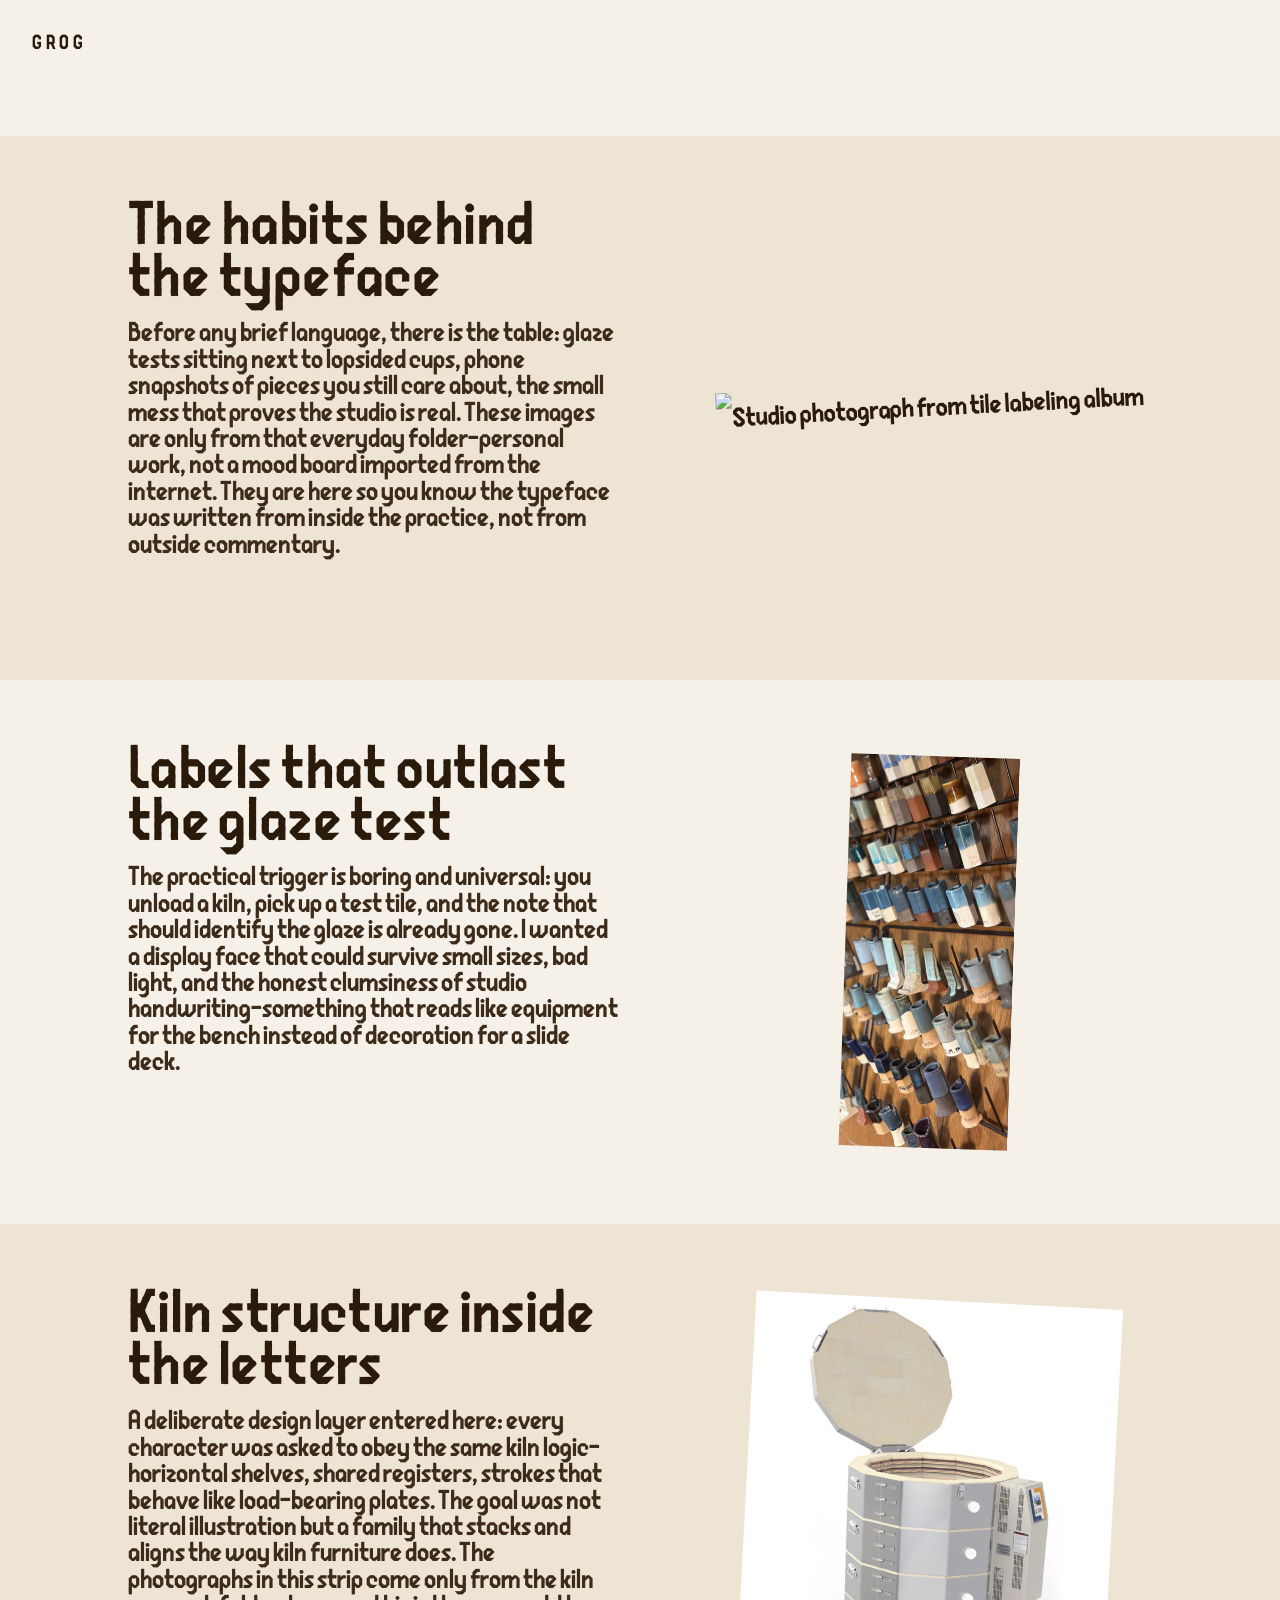
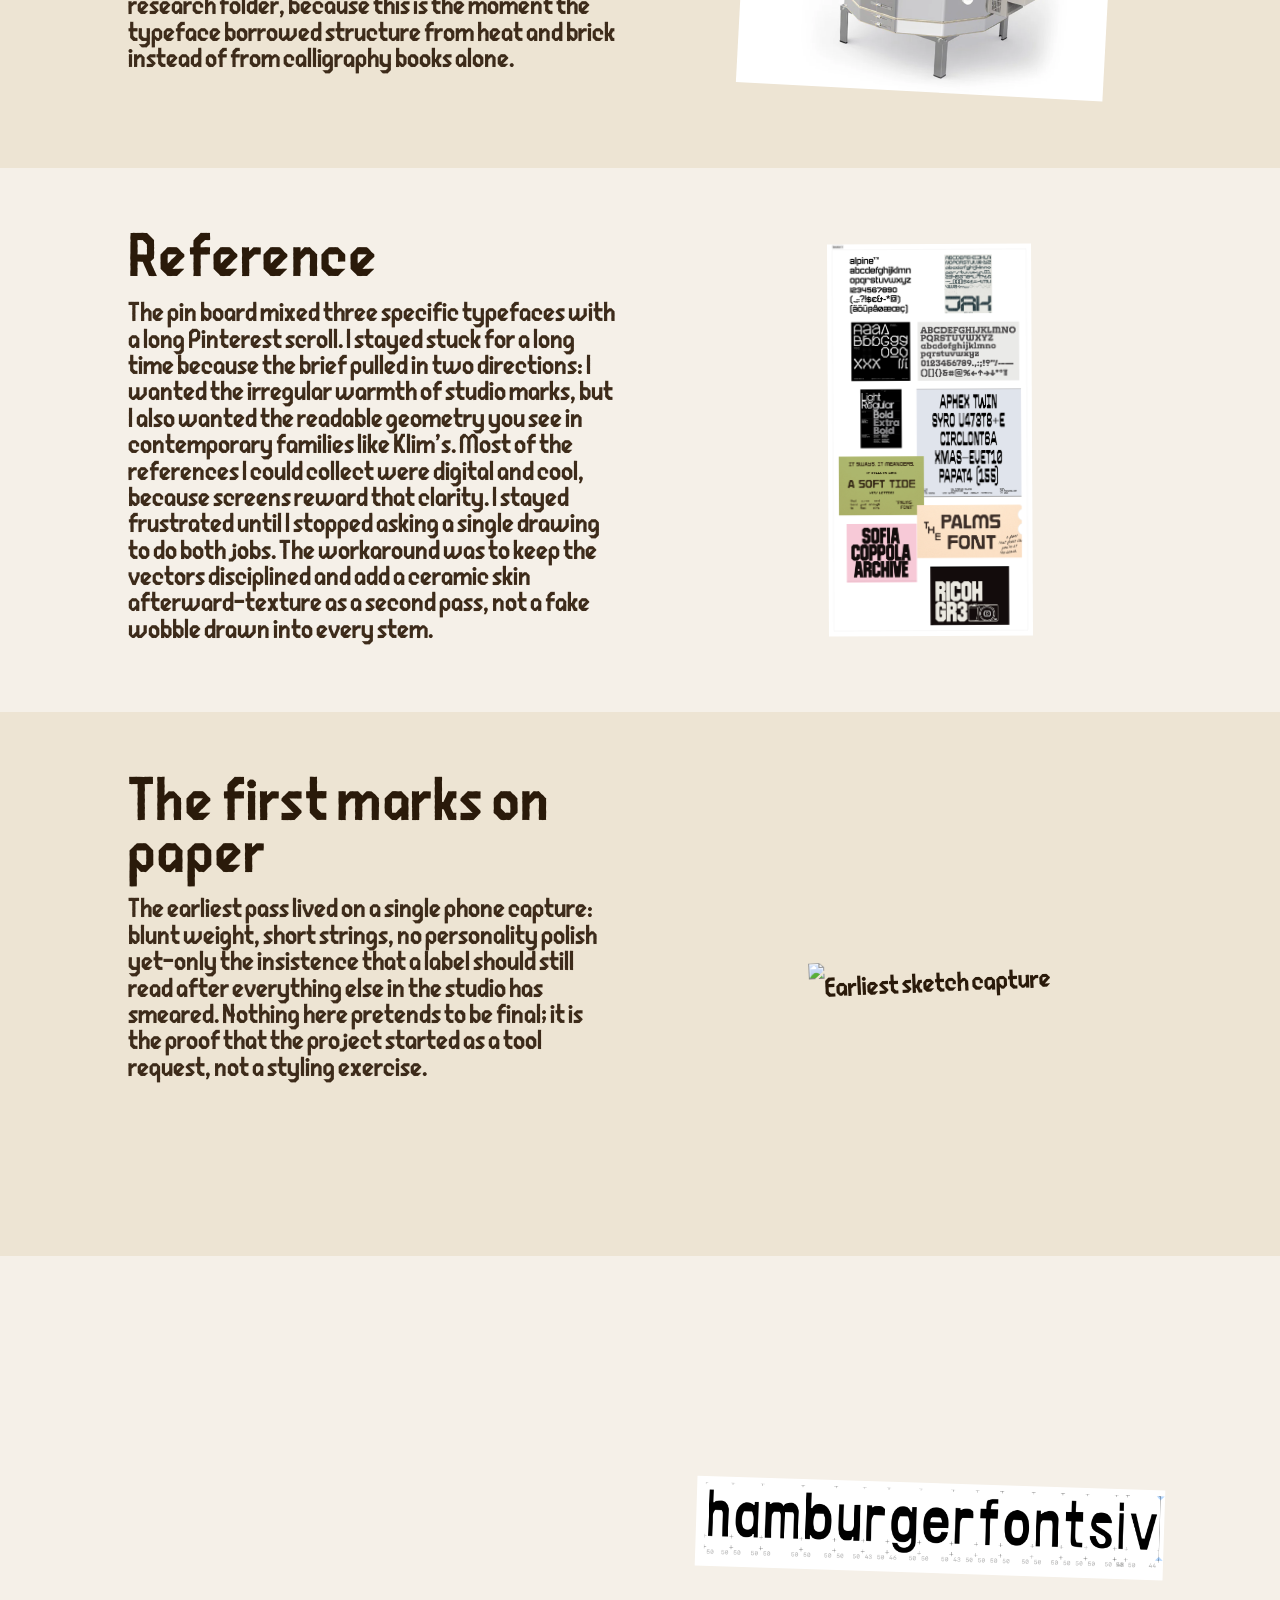
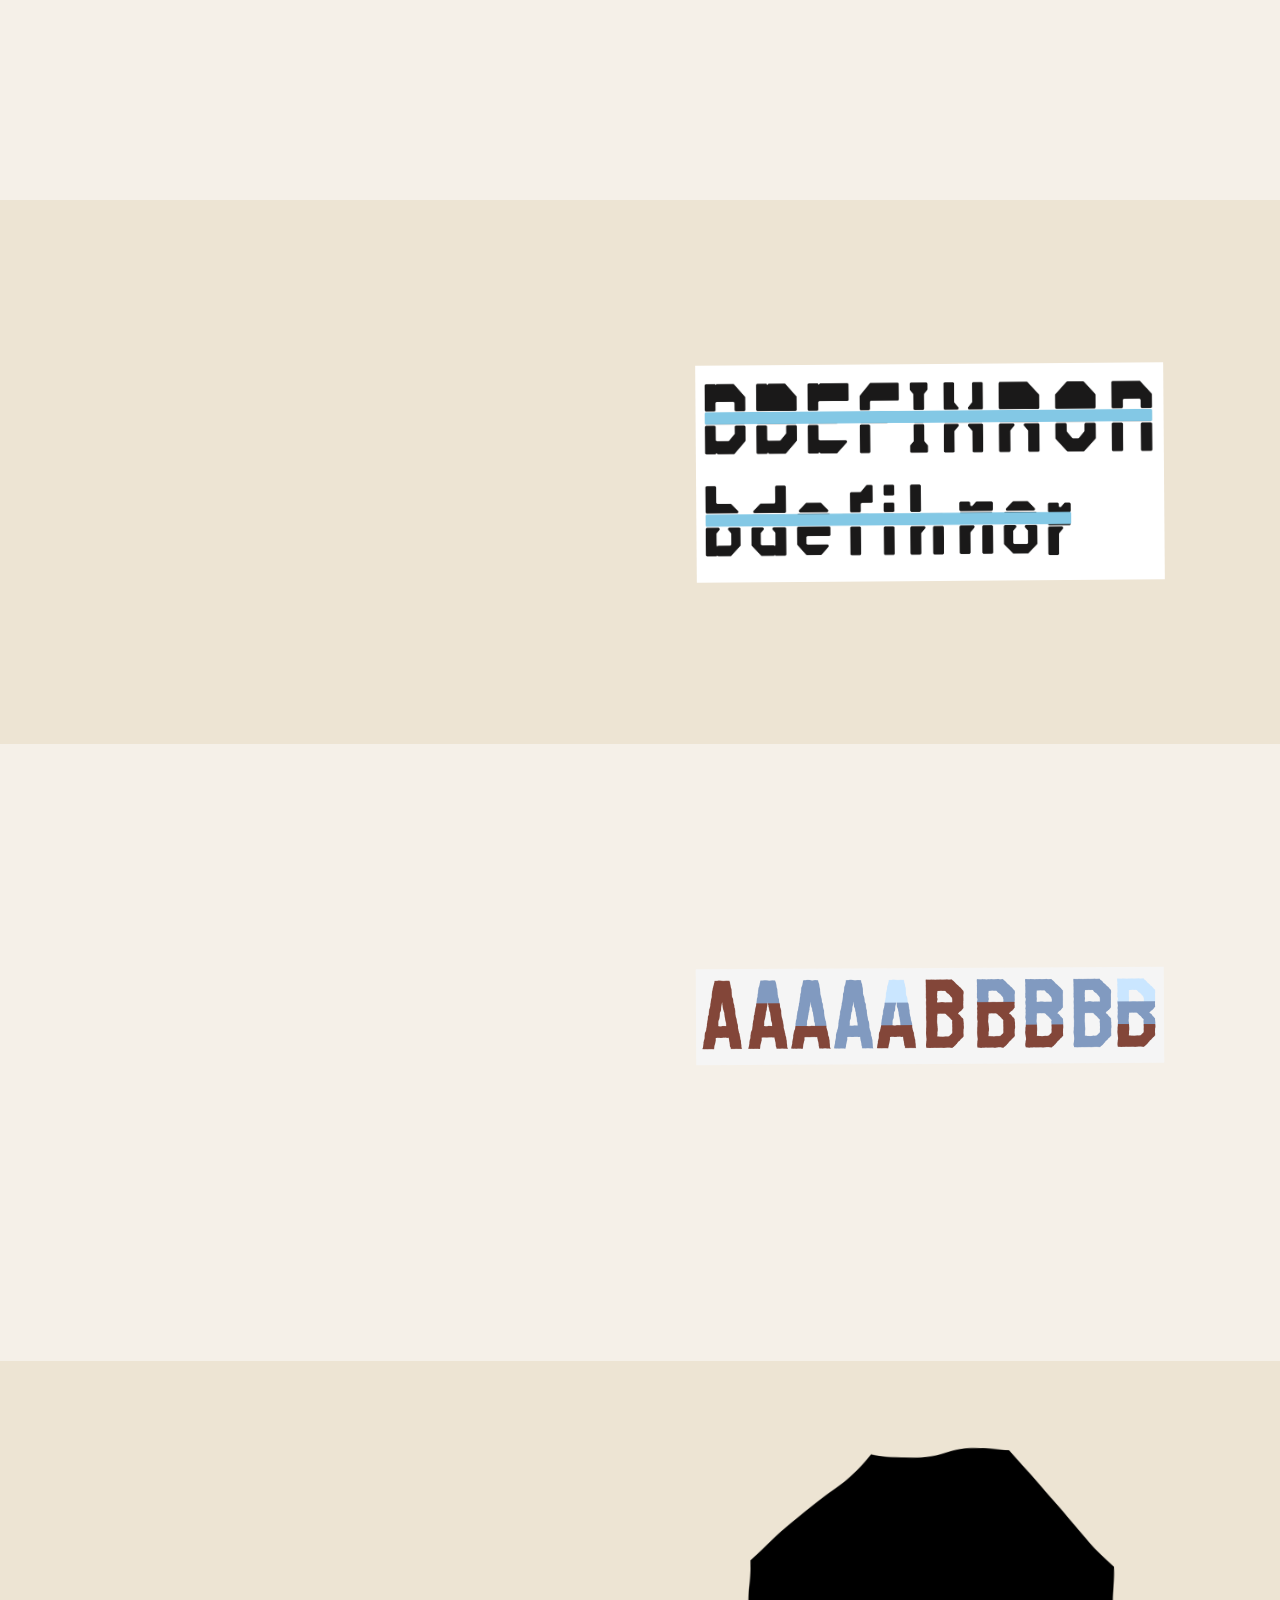
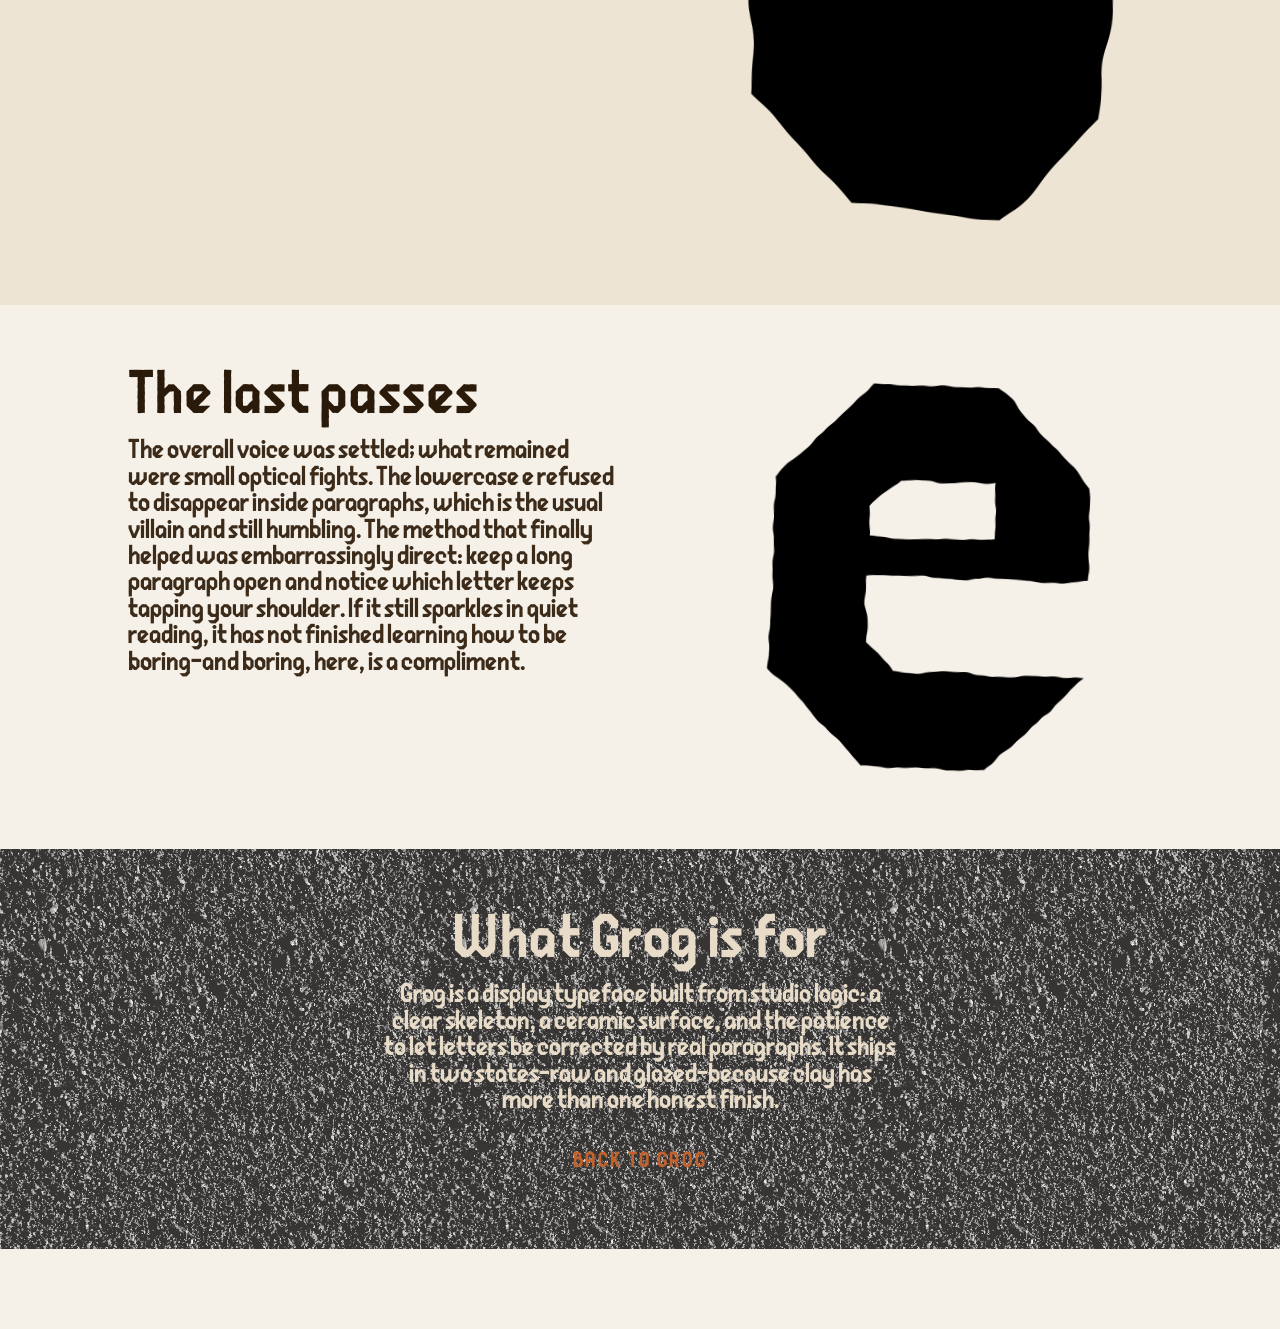
==== commit 3587a870: "Single-phrase specimen swap, color swatch grid alignment, PDF export, en-dash punctuation - Specimen" ====
--- a/process.html
+++ b/process.html
@@ -3,7 +3,7 @@
   <head>
     <meta charset="UTF-8" />
     <meta name="viewport" content="width=device-width, initial-scale=1.0" />
-    <title>Grog — Process</title>
+    <title>Grog – Process</title>
     <link rel="stylesheet" href="css/app.css" />
     <link rel="stylesheet" href="css/process.css" />
   </head>
@@ -22,7 +22,7 @@
                 <p class="process-body">
                   Before any brief language, there is the table: glaze tests sitting next to lopsided cups, phone
                   snapshots of pieces you still care about, the small mess that proves the studio is real. These
-                  images are only from that everyday folder—personal work, not a mood board imported from the
+                  images are only from that everyday folder–personal work, not a mood board imported from the
                   internet. They are here so you know the typeface was written from inside the practice, not from
                   outside commentary.
                 </p>
@@ -55,7 +55,7 @@
                 <p class="process-body">
                   The practical trigger is boring and universal: you unload a kiln, pick up a test tile, and the
                   note that should identify the glaze is already gone. I wanted a display face that could survive
-                  small sizes, bad light, and the honest clumsiness of studio handwriting—something that reads like
+                  small sizes, bad light, and the honest clumsiness of studio handwriting–something that reads like
                   equipment for the bench instead of decoration for a slide deck.
                 </p>
               </div>
@@ -80,8 +80,8 @@
               <div class="process-col-text">
                 <h2 id="heading-kiln-structure" class="process-head">Kiln structure inside the letters</h2>
                 <p class="process-body">
-                  A deliberate design layer entered here: every character was asked to obey the same kiln logic—
-                  horizontal shelves, shared registers, strokes that behave like load-bearing plates. The goal was
+                  A deliberate design layer entered here: every character was asked to obey the same kiln logic–
+                  horizontal shelves, shared registers, strokes that behave like load–bearing plates. The goal was
                   not literal illustration but a family that stacks and aligns the way kiln furniture does. The
                   photographs in this strip come only from the kiln research folder, because this is the moment
                   the typeface borrowed structure from heat and brick instead of from calligraphy books alone.
@@ -114,7 +114,7 @@
                   marks, but I also wanted the readable geometry you see in contemporary families like Klim’s. Most
                   of the references I could collect were digital and cool, because screens reward that clarity. I
                   stayed frustrated until I stopped asking a single drawing to do both jobs. The workaround was to
-                  keep the vectors disciplined and add a ceramic skin afterward—texture as a second pass, not a
+                  keep the vectors disciplined and add a ceramic skin afterward–texture as a second pass, not a
                   fake wobble drawn into every stem.
                 </p>
               </div>
@@ -141,7 +141,7 @@
                 <h2 id="heading-first" class="process-head">The first marks on paper</h2>
                 <p class="process-body">
                   The earliest pass lived on a single phone capture: blunt weight, short strings, no personality
-                  polish yet—only the insistence that a label should still read after everything else in the studio
+                  polish yet–only the insistence that a label should still read after everything else in the studio
                   has smeared. Nothing here pretends to be final; it is the proof that the project started as a tool
                   request, not a styling exercise.
                 </p>
@@ -167,12 +167,12 @@
                 <p class="process-body">
                   The next notebooks tightened everything: bold strokes stayed, but horizontals were forced to
                   share one width and one vertical register. On paper the discipline read as progress; in feeling
-                  it quietly erased the looseness I liked. This carousel pulls every image saved in that phase—
-                  scans, exports, and letter tiles—so you can see how far the rule traveled before I questioned it.
-                </p>
-              </div>
-              <div class="process-col-media">
-                <div class="process-carousel" data-process-carousel data-carousel-interval="4200" aria-label="Structured sketch phase — all files">
+                  it quietly erased the looseness I liked. This carousel pulls every image saved in that phase–
+                  scans, exports, and letter tiles–so you can see how far the rule traveled before I questioned it.
+                </p>
+              </div>
+              <div class="process-col-media">
+                <div class="process-carousel" data-process-carousel data-carousel-interval="4200" aria-label="Structured sketch phase – all files">
                   <div class="process-carousel-viewport">
                     <div class="process-carousel-track">
                       <div class="process-carousel-slide is-active"><img src="sketch/第五期/1150.PNG" alt="Fifth phase sketch sheet" /></div>
@@ -204,17 +204,17 @@
           <div class="process-section__inner">
             <div class="process-section-grid">
               <div class="process-col-text">
-                <h2 id="heading-detour" class="process-head">The kiln-shaped idea that had to go</h2>
+                <h2 id="heading-detour" class="process-head">The kiln–shaped idea that had to go</h2>
                 <p class="process-body">
                   The kiln metaphor hardened into something literal: midstrokes bridged like shelves, interiors
                   turned into stacked slabs, and running text almost stopped functioning. Almost everything from
                   this pass was discarded, but it clarified what not to do. The carousel runs every drawing kept
-                  from the detour—layout studies alongside the rigid letter exports that show exactly how
-                  locked-in the structure had become.
-                </p>
-              </div>
-              <div class="process-col-media">
-                <div class="process-carousel" data-process-carousel data-carousel-interval="4200" aria-label="Fourth phase — all archive images">
+                  from the detour–layout studies alongside the rigid letter exports that show exactly how
+                  locked–in the structure had become.
+                </p>
+              </div>
+              <div class="process-col-media">
+                <div class="process-carousel" data-process-carousel data-carousel-interval="4200" aria-label="Fourth phase – all archive images">
                   <div class="process-carousel-viewport">
                     <div class="process-carousel-track">
                       <div class="process-carousel-slide is-active"><img src="sketch/第四期/Frame 13.png" alt="Fourth phase layout study" /></div>
@@ -258,10 +258,10 @@
           <div class="process-section__inner">
             <div class="process-section-grid">
               <div class="process-col-text">
-                <h2 id="heading-direction" class="process-head">When the drawings finally agreed — and the fixes multiplied</h2>
+                <h2 id="heading-direction" class="process-head">When the drawings finally agreed – and the fixes multiplied</h2>
                 <p class="process-body">
                   This is where the direction stopped wobbling. The letters finally felt like one family, but the
-                  backlog of small wrongs exploded—counters, joins, texture seams, everything that only shows up
+                  backlog of small wrongs exploded–counters, joins, texture seams, everything that only shows up
                   once you stop looking at single glyphs. The production path also locked: draw clean structure in
                   Figma, add the ceramic texture there, move through Illustrator to expand outlines, then paste the
                   solids into Glyphs for spacing and proofing. Geometry stayed digital while the fired surface lived
@@ -270,7 +270,7 @@
                 </p>
               </div>
               <div class="process-col-media">
-                <div class="process-carousel" data-process-carousel data-carousel-interval="4200" aria-label="Direction-locked phase — all images">
+                <div class="process-carousel" data-process-carousel data-carousel-interval="4200" aria-label="Direction–locked phase – all images">
                   <div class="process-carousel-viewport">
                     <div class="process-carousel-track">
                       <div class="process-carousel-slide is-active"><img src="sketch/三期/glaze.png" alt="Ceramic glaze texture sample applied to the letters" /></div>
@@ -313,11 +313,11 @@
                   By this point the big moves were finished and the cruel part began. Shapes that looked fine alone
                   still wobbled inside paragraphs; odd corners were redrawn so they followed the same logic as their
                   neighbors instead of hiding behind instinct. The carousel cycles through every file saved from
-                  that stretch—screens, vectors, and proofs—because the work was mostly repetition with a sharp eye.
-                </p>
-              </div>
-              <div class="process-col-media">
-                <div class="process-carousel" data-process-carousel data-carousel-interval="4200" aria-label="Paragraph tuning phase — all images">
+                  that stretch–screens, vectors, and proofs–because the work was mostly repetition with a sharp eye.
+                </p>
+              </div>
+              <div class="process-col-media">
+                <div class="process-carousel" data-process-carousel data-carousel-interval="4200" aria-label="Paragraph tuning phase – all images">
                   <div class="process-carousel-viewport">
                     <div class="process-carousel-track">
                       <div class="process-carousel-slide is-active"><img src="sketch/二期/Exclude_副本.png" alt="Second phase vector study" /></div>
@@ -354,14 +354,14 @@
                   to disappear inside paragraphs, which is the usual villain and still humbling. The method that
                   finally helped was embarrassingly direct: keep a long paragraph open and notice which letter keeps
                   tapping your shoulder. If it still sparkles in quiet reading, it has not finished learning how to
-                  be boring—and boring, here, is a compliment.
-                </p>
-              </div>
-              <div class="process-col-media">
-                <div class="process-carousel" data-process-carousel data-carousel-interval="4200" aria-label="Last passes — all images">
-                  <div class="process-carousel-viewport">
-                    <div class="process-carousel-track">
-                      <div class="process-carousel-slide is-active"><img src="sketch/一期/demo/eeee.png" alt="Letter study — lowercase e iterations" /></div>
+                  be boring–and boring, here, is a compliment.
+                </p>
+              </div>
+              <div class="process-col-media">
+                <div class="process-carousel" data-process-carousel data-carousel-interval="4200" aria-label="Last passes – all images">
+                  <div class="process-carousel-viewport">
+                    <div class="process-carousel-track">
+                      <div class="process-carousel-slide is-active"><img src="sketch/一期/demo/eeee.png" alt="Letter study – lowercase e iterations" /></div>
                       <div class="process-carousel-slide"><img src="sketch/一期/demo/%23.png" alt="Letter study" /></div>
                       <div class="process-carousel-slide"><img src="sketch/一期/demo/2.png" alt="Letter study" /></div>
                       <div class="process-carousel-slide"><img src="sketch/一期/demo/5.png" alt="Letter study" /></div>
@@ -381,7 +381,7 @@
             <h2 id="heading-result" class="process-head">What Grog is for</h2>
             <p class="process-body">
               Grog is a display typeface built from studio logic: a clear skeleton, a ceramic surface, and the
-              patience to let letters be corrected by real paragraphs. It ships in two states—raw and glazed—because
+              patience to let letters be corrected by real paragraphs. It ships in two states–raw and glazed–because
               clay has more than one honest finish.
             </p>
             <a class="process-back-link" href="index.html">Back to Grog</a>
--- a/css/app.css
+++ b/css/app.css
@@ -1,7 +1,7 @@
 /* Grog showcase — static layout */
 @font-face {
   font-family: "Grog";
-  src: url("../fonts/Grog-Regular_v2.otf") format("opentype");
+  src: url("../fonts/Grog-Regular_3.otf") format("opentype");
   font-weight: 400;
   font-style: normal;
   font-display: swap;
@@ -222,25 +222,19 @@
   flex-shrink: 0;
   min-width: 0;
   display: flex;
-  flex-direction: column;
-  justify-content: center;
-  gap: clamp(0.75rem, 2vh, 1.5rem);
+  align-items: center;
+  justify-content: center;
   padding-right: 0.5rem;
   box-sizing: border-box;
 }
 
-/* One unified size per slide (tier = shorter lines → larger type) */
-.spec-carousel-slide[data-tier="0"] .spec-line {
-  font-size: clamp(2.75rem, 9vw, 6.5rem);
-}
-.spec-carousel-slide[data-tier="1"] .spec-line {
-  font-size: clamp(2.35rem, 7.2vw, 5.25rem);
-}
-.spec-carousel-slide[data-tier="2"] .spec-line {
-  font-size: clamp(1.9rem, 5.4vw, 4rem);
-}
-.spec-carousel-slide[data-tier="3"] .spec-line {
-  font-size: clamp(1.5rem, 4vw, 3.1rem);
+.spec-image {
+  display: block;
+  max-width: 100%;
+  max-height: min(52vh, 28rem);
+  width: auto;
+  height: auto;
+  object-fit: contain;
 }
 
 .spec-carousel-footer {
@@ -287,6 +281,8 @@
 .spec-line {
   line-height: 1.05;
   margin: 0;
+  white-space: nowrap;
+  overflow: hidden;
 }
 
 .spec-line.dark {
@@ -571,15 +567,14 @@
 }
 
 .swatch-row {
-  display: flex;
-  flex-wrap: wrap;
-  gap: 1.1rem;
-}
-
-/* Type tester color chips (~2.2× previous 2rem) */
+  display: grid;
+  grid-template-columns: repeat(7, 1fr);
+  gap: 0.6rem;
+}
+
 .type-controls .swatch {
-  width: 4.4rem;
-  height: 4.4rem;
+  width: 100%;
+  aspect-ratio: 1 / 1;
   border: none;
   padding: 0;
   cursor: pointer;
@@ -623,13 +618,13 @@
 
 .char-row {
   display: flex;
-  gap: 1rem;
+  gap: 0.2rem;
   flex-wrap: wrap;
   line-height: 1.4;
 }
 
 .char-glyph {
-  font-size: 2.5rem;
+  font-size: clamp(1.7rem, 2.65vw + 0.35rem, 2.45rem);
   color: #2a1a0a;
   cursor: crosshair;
   transition: transform 0.2s ease;
@@ -718,12 +713,12 @@
 }
 
 .cone-row {
-  display: flex;
+  display: grid;
+  grid-template-columns: repeat(3, 1fr);
   gap: 0.75rem;
 }
 
 .cone-btn {
-  flex: 1;
   padding: 0.75rem 1rem;
   border: 1px solid;
   cursor: pointer;
@@ -744,12 +739,12 @@
 
 .glaze-grid {
   display: grid;
-  grid-template-columns: repeat(3, 140px);
-  gap: 0.625rem;
+  grid-template-columns: repeat(3, 1fr);
+  gap: 0.75rem;
 }
 
 .glaze-card {
-  width: 140px;
+  width: 100%;
   height: 100px;
   border: 1px solid #b8afa0;
   cursor: pointer;
@@ -986,11 +981,11 @@
   }
 
   .glaze-grid {
-    grid-template-columns: repeat(auto-fill, minmax(120px, 1fr));
+    grid-template-columns: repeat(3, 1fr);
   }
 
   .glaze-card {
     width: 100%;
-    max-width: 180px;
-  }
-}
+    max-width: none;
+  }
+}
--- a/css/process.css
+++ b/css/process.css
@@ -63,7 +63,7 @@
   text-transform: none;
   margin: 0 0 1rem;
   color: var(--color-ink);
-  line-height: 1.2;
+  line-height: 1.45;
 }
 
 .process-body {
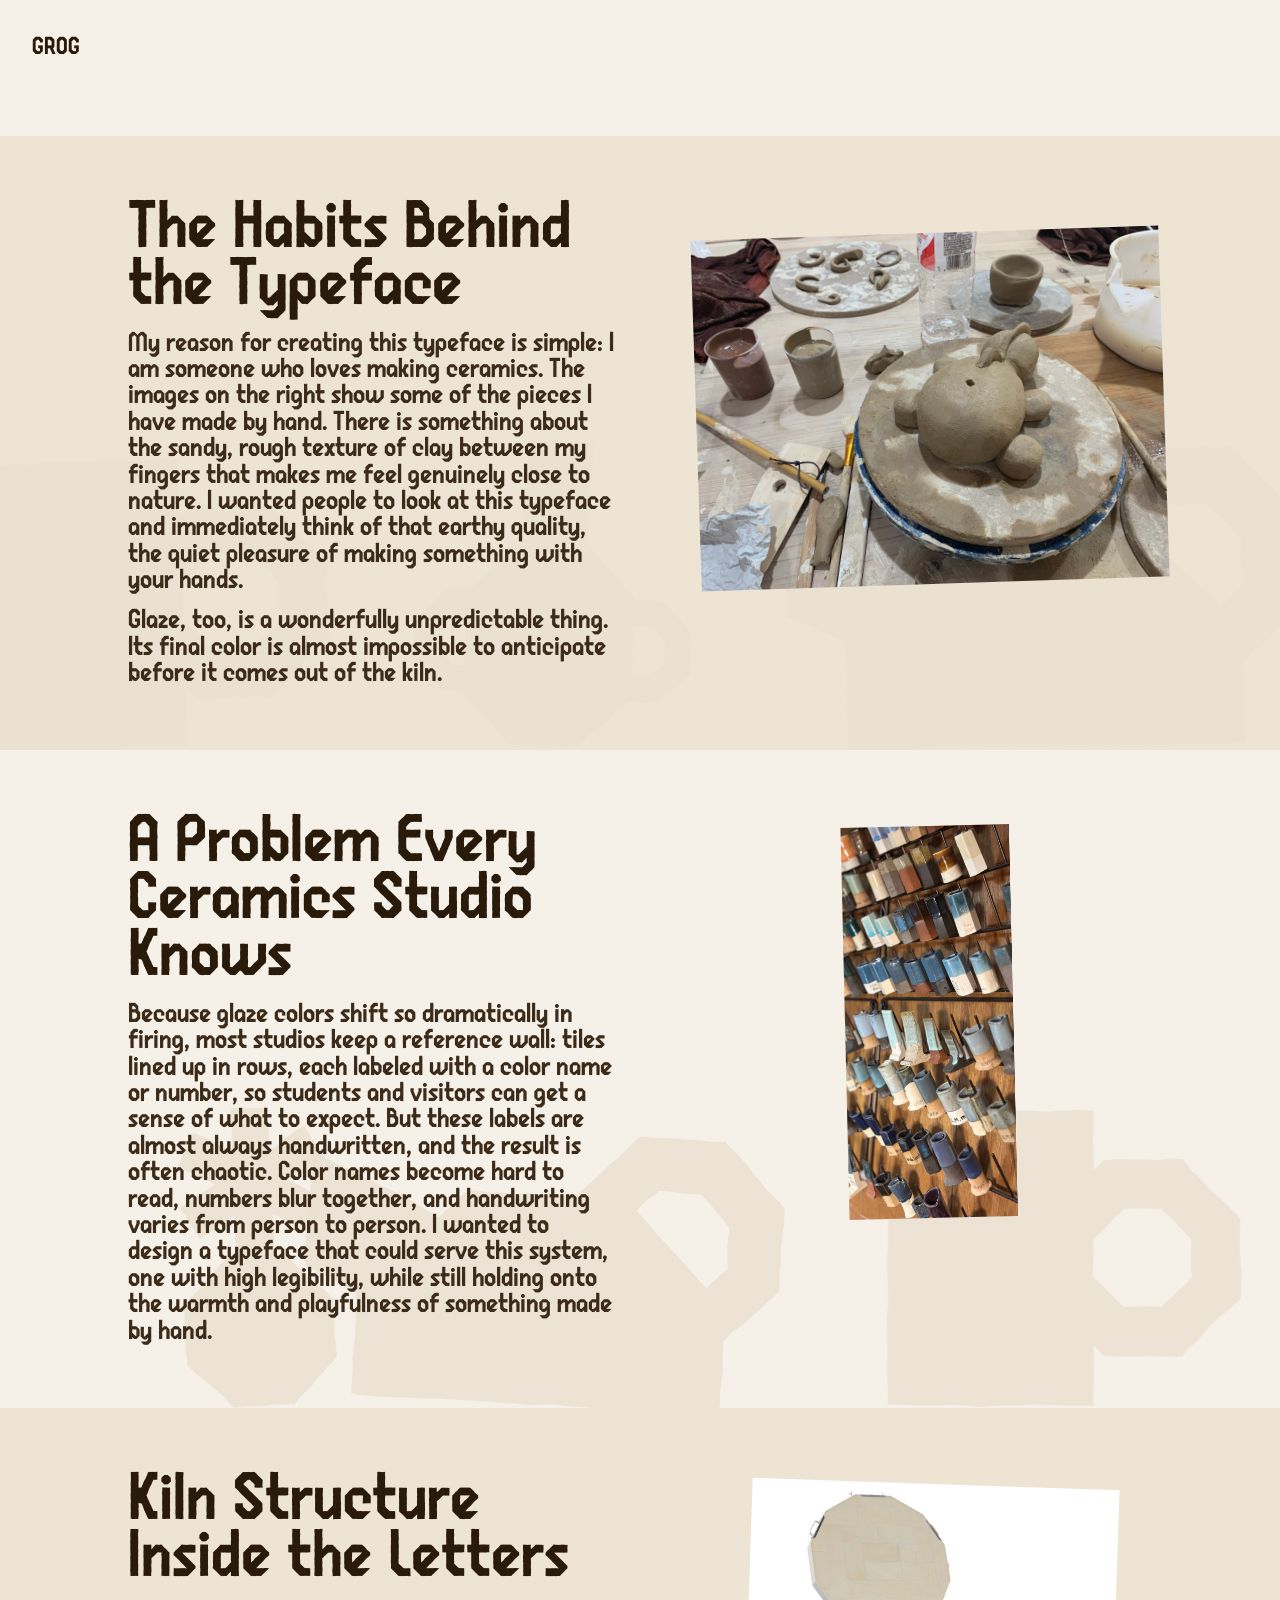
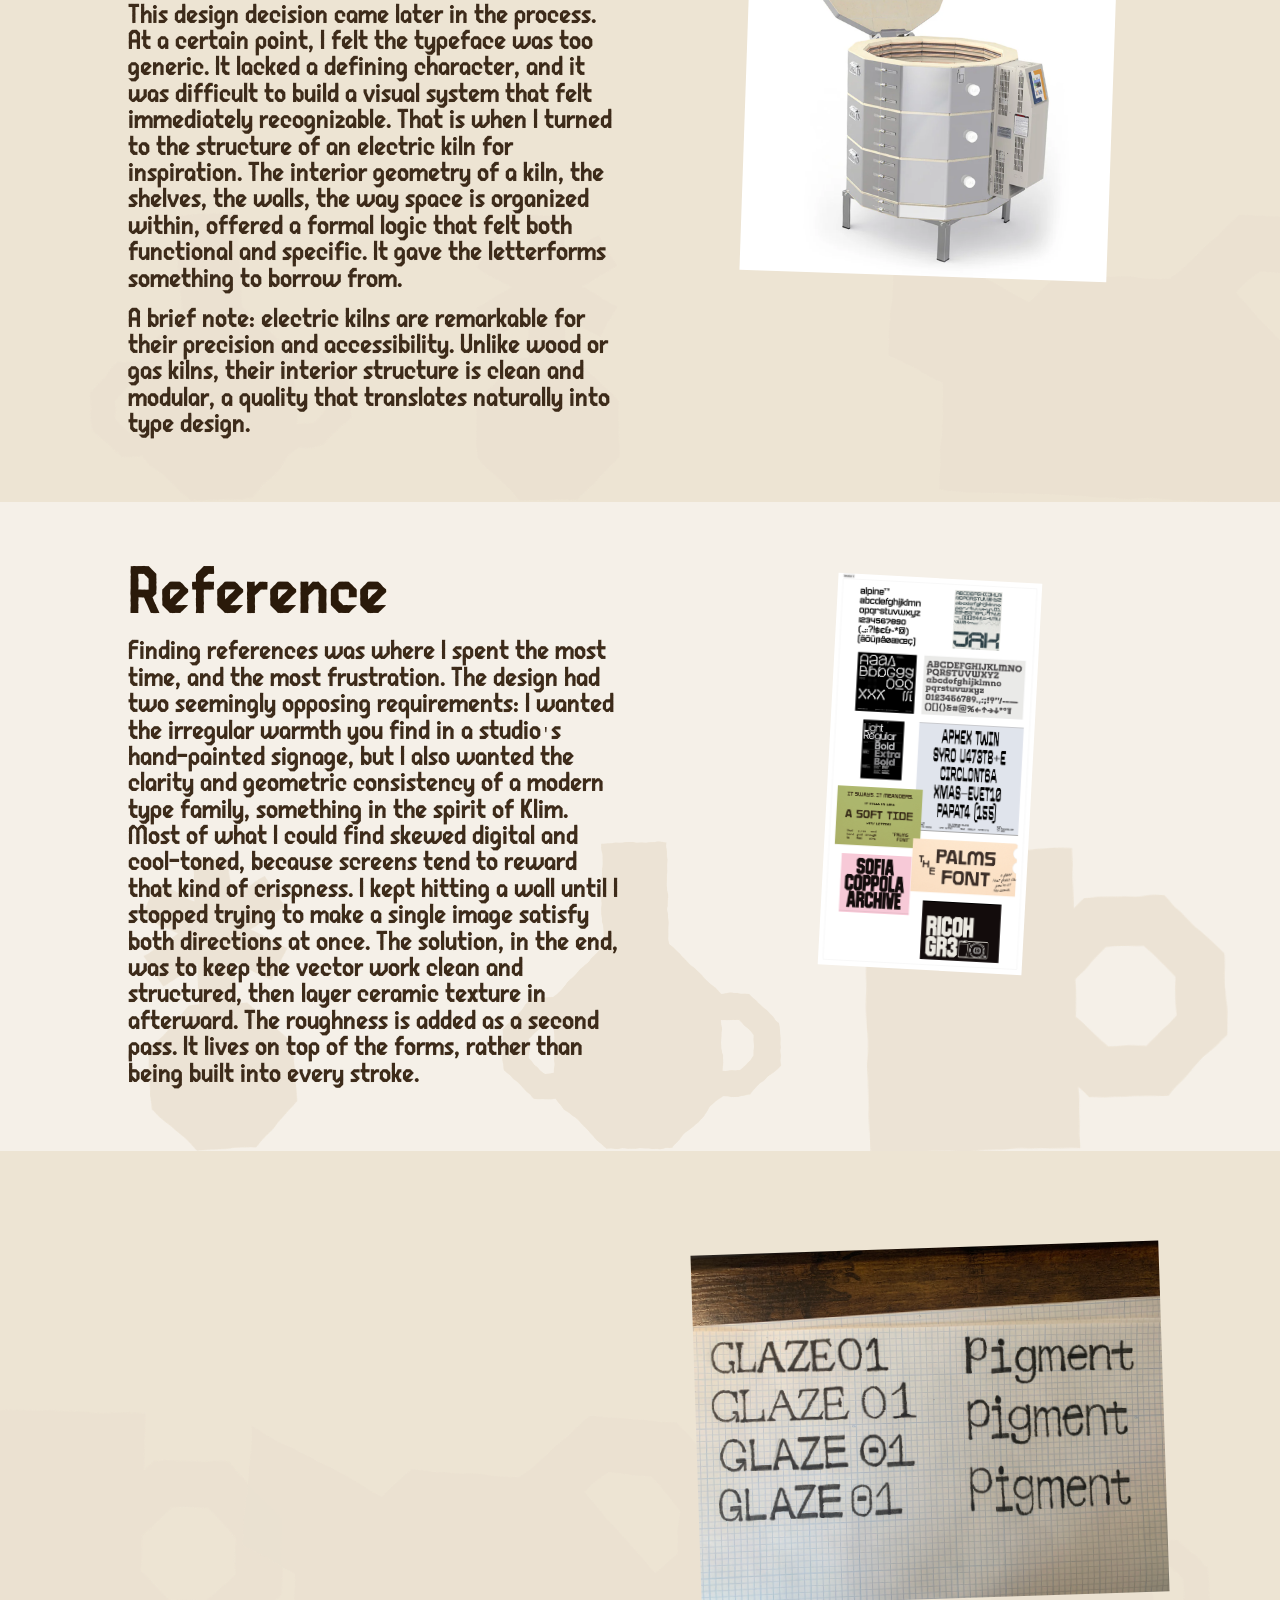
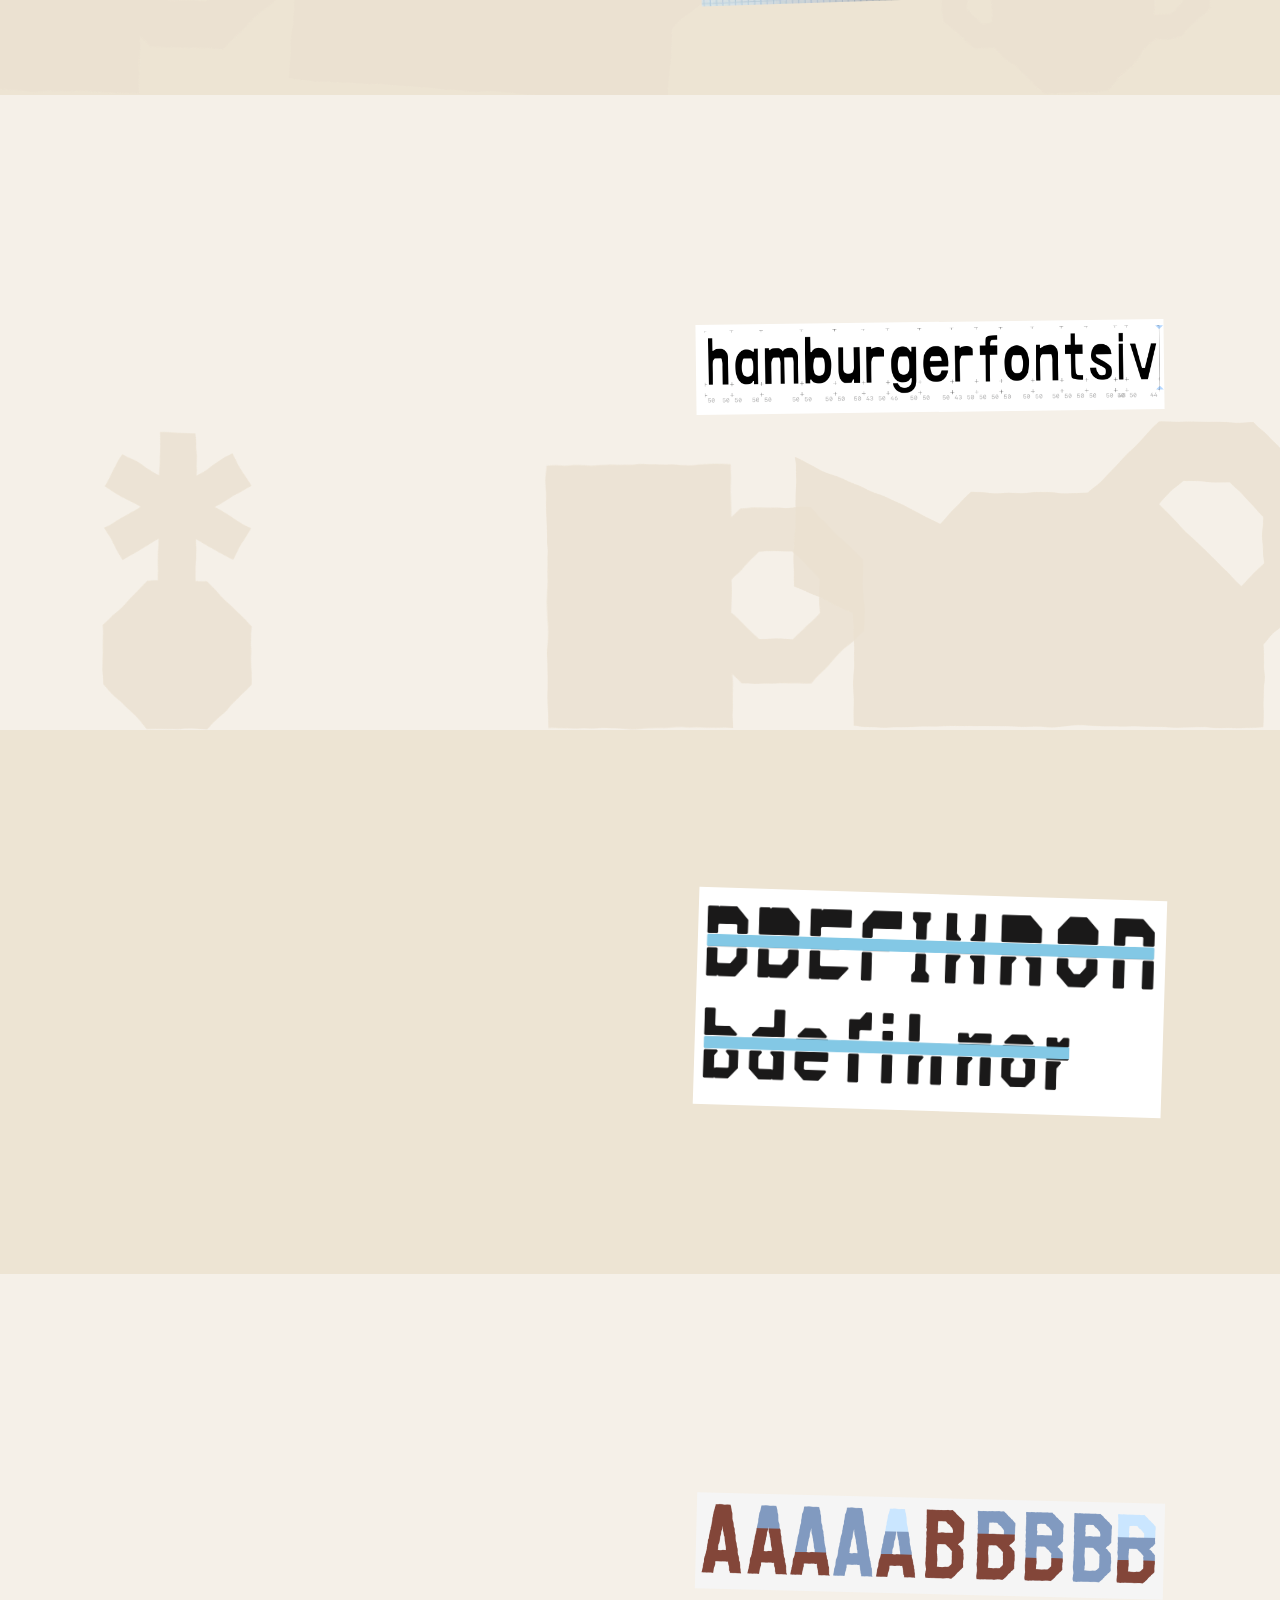
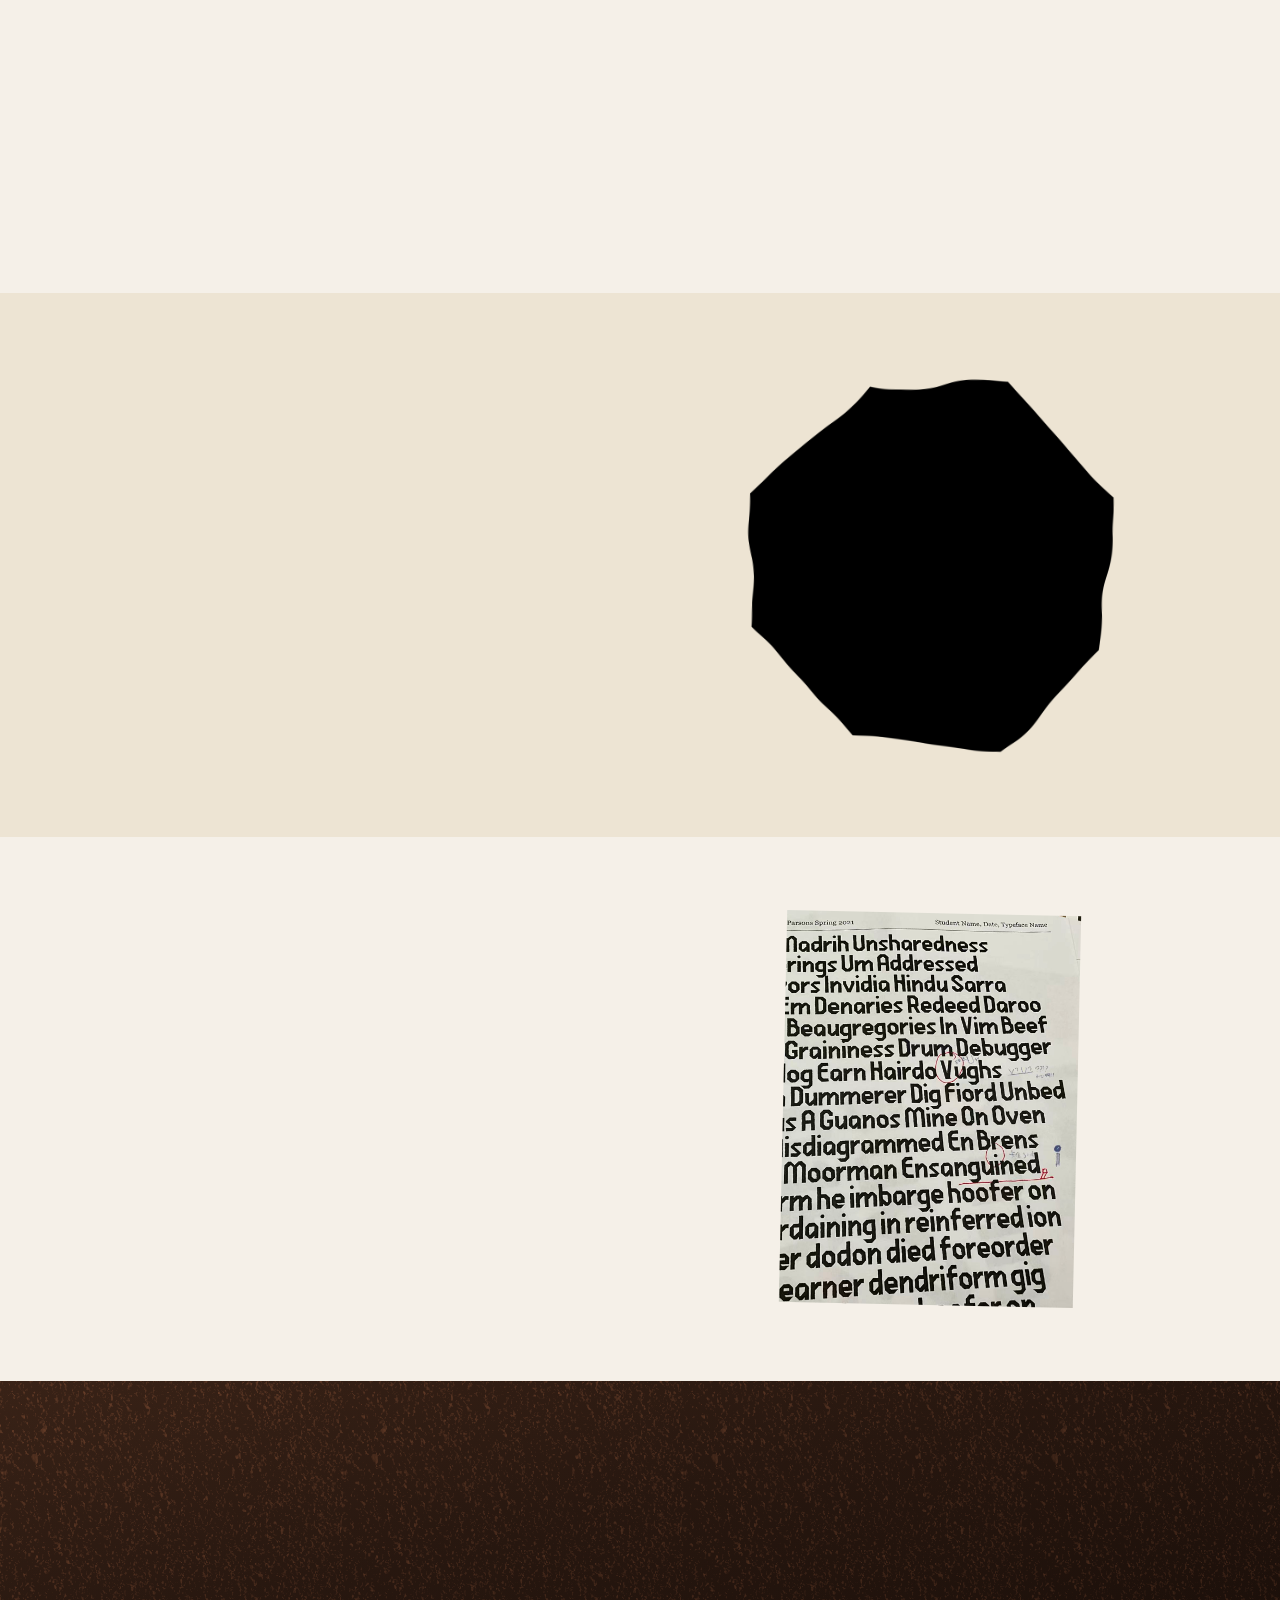
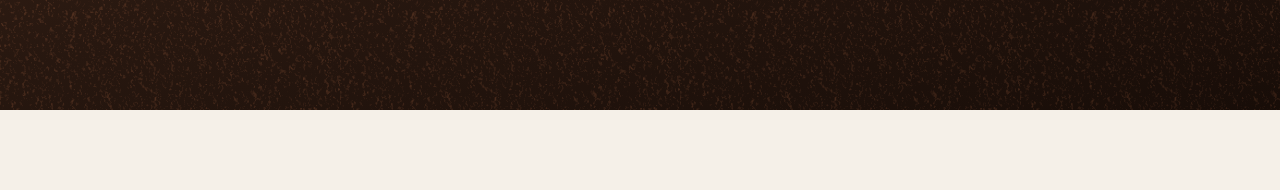
==== commit 2b6f28db: "Process page narrative, imagery, and polish; Grog Kiara font sitewide - Replace process section copy" ====
--- a/process.html
+++ b/process.html
@@ -18,26 +18,30 @@
           <div class="process-section__inner">
             <div class="process-section-grid">
               <div class="process-col-text">
-                <h2 id="heading-personal" class="process-head">The habits behind the typeface</h2>
-                <p class="process-body">
-                  Before any brief language, there is the table: glaze tests sitting next to lopsided cups, phone
-                  snapshots of pieces you still care about, the small mess that proves the studio is real. These
-                  images are only from that everyday folder–personal work, not a mood board imported from the
-                  internet. They are here so you know the typeface was written from inside the practice, not from
-                  outside commentary.
+                <h2 id="heading-personal" class="process-head">The Habits Behind the Typeface</h2>
+                <p class="process-body">
+                  My reason for creating this typeface is simple: I am someone who loves making ceramics. The images
+                  on the right show some of the pieces I have made by hand. There is something about the sandy, rough
+                  texture of clay between my fingers that makes me feel genuinely close to nature. I wanted people to
+                  look at this typeface and immediately think of that earthy quality, the quiet pleasure of making
+                  something with your hands.
+                </p>
+                <p class="process-body">
+                  Glaze, too, is a wonderfully unpredictable thing. Its final color is almost impossible to anticipate
+                  before it comes out of the kiln.
                 </p>
               </div>
               <div class="process-col-media">
                 <div class="process-carousel" data-process-carousel data-carousel-interval="4200" aria-label="Personal studio photographs">
                   <div class="process-carousel-viewport">
                     <div class="process-carousel-track">
-                      <div class="process-carousel-slide is-active"><img src="sketch/tile labeling/使用/IMG_1556.HEIC" alt="Studio photograph from tile labeling album" /></div>
-                      <div class="process-carousel-slide"><img src="sketch/tile labeling/使用/IMG_1561.HEIC" alt="Studio photograph from tile labeling album" /></div>
-                      <div class="process-carousel-slide"><img src="sketch/tile labeling/使用/IMG_1622.heic" alt="Studio photograph from tile labeling album" /></div>
-                      <div class="process-carousel-slide"><img src="sketch/tile labeling/使用/IMG_6941.HEIC" alt="Studio photograph from tile labeling album" /></div>
-                      <div class="process-carousel-slide"><img src="sketch/tile labeling/使用/IMG_7696.HEIC" alt="Studio photograph from tile labeling album" /></div>
-                      <div class="process-carousel-slide"><img src="sketch/tile labeling/使用/IMG_7700.HEIC" alt="Studio photograph from tile labeling album" /></div>
-                      <div class="process-carousel-slide"><img src="sketch/tile labeling/使用/IMG_7706 2.HEIC" alt="Studio photograph from tile labeling album" /></div>
+                      <div class="process-carousel-slide is-active"><img src="sketch/tile labeling/使用/IMG_1556.jpg" alt="Studio photograph from tile labeling album" /></div>
+                      <div class="process-carousel-slide"><img src="sketch/tile labeling/使用/IMG_1561.jpg" alt="Studio photograph from tile labeling album" /></div>
+                      <div class="process-carousel-slide"><img src="sketch/tile labeling/使用/IMG_1622.jpg" alt="Studio photograph from tile labeling album" /></div>
+                      <div class="process-carousel-slide"><img src="sketch/tile labeling/使用/IMG_6941.jpg" alt="Studio photograph from tile labeling album" /></div>
+                      <div class="process-carousel-slide"><img src="sketch/tile labeling/使用/IMG_7696.jpg" alt="Studio photograph from tile labeling album" /></div>
+                      <div class="process-carousel-slide"><img src="sketch/tile labeling/使用/IMG_7700.jpg" alt="Studio photograph from tile labeling album" /></div>
+                      <div class="process-carousel-slide"><img src="sketch/tile labeling/使用/IMG_7706 2.jpg" alt="Studio photograph from tile labeling album" /></div>
                       <div class="process-carousel-slide"><img src="sketch/tile labeling/使用/IMG_7713.JPG" alt="Studio photograph from tile labeling album" /></div>
                     </div>
                   </div>
@@ -51,12 +55,14 @@
           <div class="process-section__inner">
             <div class="process-section-grid">
               <div class="process-col-text">
-                <h2 id="heading-labels" class="process-head">Labels that outlast the glaze test</h2>
-                <p class="process-body">
-                  The practical trigger is boring and universal: you unload a kiln, pick up a test tile, and the
-                  note that should identify the glaze is already gone. I wanted a display face that could survive
-                  small sizes, bad light, and the honest clumsiness of studio handwriting–something that reads like
-                  equipment for the bench instead of decoration for a slide deck.
+                <h2 id="heading-labels" class="process-head">A Problem Every Ceramics Studio Knows</h2>
+                <p class="process-body">
+                  Because glaze colors shift so dramatically in firing, most studios keep a reference wall: tiles lined
+                  up in rows, each labeled with a color name or number, so students and visitors can get a sense of
+                  what to expect. But these labels are almost always handwritten, and the result is often chaotic.
+                  Color names become hard to read, numbers blur together, and handwriting varies from person to
+                  person. I wanted to design a typeface that could serve this system, one with high legibility, while
+                  still holding onto the warmth and playfulness of something made by hand.
                 </p>
               </div>
               <div class="process-col-media">
@@ -78,13 +84,19 @@
           <div class="process-section__inner">
             <div class="process-section-grid">
               <div class="process-col-text">
-                <h2 id="heading-kiln-structure" class="process-head">Kiln structure inside the letters</h2>
-                <p class="process-body">
-                  A deliberate design layer entered here: every character was asked to obey the same kiln logic–
-                  horizontal shelves, shared registers, strokes that behave like load–bearing plates. The goal was
-                  not literal illustration but a family that stacks and aligns the way kiln furniture does. The
-                  photographs in this strip come only from the kiln research folder, because this is the moment
-                  the typeface borrowed structure from heat and brick instead of from calligraphy books alone.
+                <h2 id="heading-kiln-structure" class="process-head">Kiln Structure Inside the Letters</h2>
+                <p class="process-body">
+                  This design decision came later in the process. At a certain point, I felt the typeface was too
+                  generic. It lacked a defining character, and it was difficult to build a visual system that felt
+                  immediately recognizable. That is when I turned to the structure of an electric kiln for
+                  inspiration. The interior geometry of a kiln, the shelves, the walls, the way space is organized
+                  within, offered a formal logic that felt both functional and specific. It gave the letterforms
+                  something to borrow from.
+                </p>
+                <p class="process-body">
+                  A brief note: electric kilns are remarkable for their precision and accessibility. Unlike wood or gas
+                  kilns, their interior structure is clean and modular, a quality that translates naturally into type
+                  design.
                 </p>
               </div>
               <div class="process-col-media">
@@ -109,13 +121,14 @@
               <div class="process-col-text">
                 <h2 id="heading-reference" class="process-head">Reference</h2>
                 <p class="process-body">
-                  The pin board mixed three specific typefaces with a long Pinterest scroll. I stayed stuck for a
-                  long time because the brief pulled in two directions: I wanted the irregular warmth of studio
-                  marks, but I also wanted the readable geometry you see in contemporary families like Klim’s. Most
-                  of the references I could collect were digital and cool, because screens reward that clarity. I
-                  stayed frustrated until I stopped asking a single drawing to do both jobs. The workaround was to
-                  keep the vectors disciplined and add a ceramic skin afterward–texture as a second pass, not a
-                  fake wobble drawn into every stem.
+                  Finding references was where I spent the most time, and the most frustration. The design had two
+                  seemingly opposing requirements: I wanted the irregular warmth you find in a studio's hand-painted
+                  signage, but I also wanted the clarity and geometric consistency of a modern type family, something in
+                  the spirit of Klim. Most of what I could find skewed digital and cool-toned, because screens tend to
+                  reward that kind of crispness. I kept hitting a wall until I stopped trying to make a single image
+                  satisfy both directions at once. The solution, in the end, was to keep the vector work clean and
+                  structured, then layer ceramic texture in afterward. The roughness is added as a second pass. It
+                  lives on top of the forms, rather than being built into every stroke.
                 </p>
               </div>
               <div class="process-col-media">
@@ -138,19 +151,21 @@
           <div class="process-section__inner">
             <div class="process-section-grid">
               <div class="process-col-text">
-                <h2 id="heading-first" class="process-head">The first marks on paper</h2>
-                <p class="process-body">
-                  The earliest pass lived on a single phone capture: blunt weight, short strings, no personality
-                  polish yet–only the insistence that a label should still read after everything else in the studio
-                  has smeared. Nothing here pretends to be final; it is the proof that the project started as a tool
-                  request, not a styling exercise.
+                <h2 id="heading-first" class="process-head">The First Sketches</h2>
+                <p class="process-body">
+                  The earliest version of this typeface was drawn by hand. At that stage, the kiln structure had not
+                  yet entered the picture, so I felt uncertain about the direction of each letter: what was guiding
+                  each decision, and why. The one thing I kept coming back to was this: even if everything else in the
+                  studio fades into the background, the label should always be readable. Nothing here is final. But
+                  these first sketches are honest. They show that this project began as a response to a practical need,
+                  not as a stylistic exercise.
                 </p>
               </div>
               <div class="process-col-media">
                 <div class="process-carousel" data-process-carousel data-carousel-interval="4200" aria-label="First sketch capture">
                   <div class="process-carousel-viewport">
                     <div class="process-carousel-track">
-                      <div class="process-carousel-slide is-active"><img src="sketch/第六期/IMG_3225.heic" alt="Earliest sketch capture" /></div>
+                      <div class="process-carousel-slide is-active"><img src="sketch/第六期/IMG_3225.jpg" alt="Earliest sketch capture" /></div>
                     </div>
                   </div>
                 </div>
@@ -163,12 +178,13 @@
           <div class="process-section__inner">
             <div class="process-section-grid">
               <div class="process-col-text">
-                <h2 id="heading-grid" class="process-head">When the grid started to boss the drawing</h2>
-                <p class="process-body">
-                  The next notebooks tightened everything: bold strokes stayed, but horizontals were forced to
-                  share one width and one vertical register. On paper the discipline read as progress; in feeling
-                  it quietly erased the looseness I liked. This carousel pulls every image saved in that phase–
-                  scans, exports, and letter tiles–so you can see how far the rule traveled before I questioned it.
+                <h2 id="heading-grid" class="process-head">Thickening the Horizontals to Make the Typeface Stand Out</h2>
+                <p class="process-body">
+                  At one point I experimented with bold horizontal strokes, hoping they would give the letterforms
+                  more presence and allow the horizontals to connect across letters so I could set them in different
+                  colors. It seemed promising on paper. But the moment I brought those forms into Glyphs, something
+                  immediately felt wrong. The original intention had completely disappeared, and what remained was
+                  neither readable nor functional. I had no choice but to let the idea go.
                 </p>
               </div>
               <div class="process-col-media">
@@ -176,8 +192,8 @@
                   <div class="process-carousel-viewport">
                     <div class="process-carousel-track">
                       <div class="process-carousel-slide is-active"><img src="sketch/第五期/1150.PNG" alt="Fifth phase sketch sheet" /></div>
-                      <div class="process-carousel-slide"><img src="sketch/第五期/IMG_3345.heic" alt="Fifth phase photograph" /></div>
-                      <div class="process-carousel-slide"><img src="sketch/第五期/IMG_3347 2.heic" alt="Fifth phase photograph" /></div>
+                      <div class="process-carousel-slide"><img src="sketch/第五期/IMG_3345.jpg" alt="Fifth phase photograph" /></div>
+                      <div class="process-carousel-slide"><img src="sketch/第五期/IMG_3347 2.jpg" alt="Fifth phase photograph" /></div>
                       <div class="process-carousel-slide"><img src="sketch/第五期/demo/a.png" alt="Fifth phase letter study" /></div>
                       <div class="process-carousel-slide"><img src="sketch/第五期/demo/b.png" alt="Fifth phase letter study" /></div>
                       <div class="process-carousel-slide"><img src="sketch/第五期/demo/e.png" alt="Fifth phase letter study" /></div>
@@ -204,13 +220,12 @@
           <div class="process-section__inner">
             <div class="process-section-grid">
               <div class="process-col-text">
-                <h2 id="heading-detour" class="process-head">The kiln–shaped idea that had to go</h2>
-                <p class="process-body">
-                  The kiln metaphor hardened into something literal: midstrokes bridged like shelves, interiors
-                  turned into stacked slabs, and running text almost stopped functioning. Almost everything from
-                  this pass was discarded, but it clarified what not to do. The carousel runs every drawing kept
-                  from the detour–layout studies alongside the rigid letter exports that show exactly how
-                  locked–in the structure had become.
+                <h2 id="heading-detour" class="process-head">The Kiln Shape That Had to Leave</h2>
+                <p class="process-body">
+                  This is also when I introduced the kiln shape into the letterforms. The reference felt right
+                  conceptually, but in practice the forms became too rigid. Legibility collapsed almost entirely, and
+                  legibility is not negotiable for a typeface meant to serve a working studio system. The kiln
+                  structure stayed as an influence, not as a literal template.
                 </p>
               </div>
               <div class="process-col-media">
@@ -258,15 +273,16 @@
           <div class="process-section__inner">
             <div class="process-section-grid">
               <div class="process-col-text">
-                <h2 id="heading-direction" class="process-head">When the drawings finally agreed – and the fixes multiplied</h2>
-                <p class="process-body">
-                  This is where the direction stopped wobbling. The letters finally felt like one family, but the
-                  backlog of small wrongs exploded–counters, joins, texture seams, everything that only shows up
-                  once you stop looking at single glyphs. The production path also locked: draw clean structure in
-                  Figma, add the ceramic texture there, move through Illustrator to expand outlines, then paste the
-                  solids into Glyphs for spacing and proofing. Geometry stayed digital while the fired surface lived
-                  in the texture pass, which is how I escaped the earlier trap of hunting for a “warmer” sans-serif
-                  on Pinterest.
+                <h2 id="heading-direction" class="process-head">When the Drawings Finally Agreed, and the Fixes Multiplied</h2>
+                <p class="process-body">
+                  Here the direction finally held. The letters read as one family, and every half-hidden flaw showed up
+                  at once: counters, joins, texture seams, the details you only see when you read strings, not single
+                  glyphs.
+                </p>
+                <p class="process-body">
+                  The pipeline set: structure and ceramic texture in Figma, outlines in Illustrator, solids in Glyphs
+                  for spacing and proofs. Geometry stayed digital; the fired look lived in the texture pass. That split
+                  ended the loop of hunting Pinterest for a warmer sans and never landing one.
                 </p>
               </div>
               <div class="process-col-media">
@@ -308,12 +324,15 @@
           <div class="process-section__inner">
             <div class="process-section-grid">
               <div class="process-col-text">
-                <h2 id="heading-tuning" class="process-head">Paragraph tuning</h2>
-                <p class="process-body">
-                  By this point the big moves were finished and the cruel part began. Shapes that looked fine alone
-                  still wobbled inside paragraphs; odd corners were redrawn so they followed the same logic as their
-                  neighbors instead of hiding behind instinct. The carousel cycles through every file saved from
-                  that stretch–screens, vectors, and proofs–because the work was mostly repetition with a sharp eye.
+                <h2 id="heading-tuning" class="process-head">Paragraph Tuning</h2>
+                <p class="process-body">
+                  The big decisions were done. What remained were small moments of visual friction: corners redrawn,
+                  joins reconsidered, shapes that looked right in isolation but wobbled in a paragraph.
+                </p>
+                <p class="process-body">
+                  The lowercase e was the last to behave. The fix was simple: open a long block of text and notice which
+                  letter keeps catching your eye. If it stands out while you are trying to read, it has not yet learned
+                  how to be boring. Here, boring is a compliment.
                 </p>
               </div>
               <div class="process-col-media">
@@ -348,43 +367,62 @@
           <div class="process-section__inner">
             <div class="process-section-grid">
               <div class="process-col-text">
-                <h2 id="heading-last" class="process-head">The last passes</h2>
-                <p class="process-body">
-                  The overall voice was settled; what remained were small optical fights. The lowercase e refused
-                  to disappear inside paragraphs, which is the usual villain and still humbling. The method that
-                  finally helped was embarrassingly direct: keep a long paragraph open and notice which letter keeps
-                  tapping your shoulder. If it still sparkles in quiet reading, it has not finished learning how to
-                  be boring–and boring, here, is a compliment.
+                <h2 id="heading-last" class="process-head">The Last Passes</h2>
+                <p class="process-body">
+                  The typeface is essentially complete. I am grateful to Professor Sabrina Nacmias and Professor Eric
+                  Doctor for their generous feedback throughout the process. I kept revising in response to their
+                  notes, and the result is a set of letterforms I am genuinely satisfied with.
                 </p>
               </div>
               <div class="process-col-media">
                 <div class="process-carousel" data-process-carousel data-carousel-interval="4200" aria-label="Last passes – all images">
                   <div class="process-carousel-viewport">
                     <div class="process-carousel-track">
-                      <div class="process-carousel-slide is-active"><img src="sketch/一期/demo/eeee.png" alt="Letter study – lowercase e iterations" /></div>
-                      <div class="process-carousel-slide"><img src="sketch/一期/demo/%23.png" alt="Letter study" /></div>
-                      <div class="process-carousel-slide"><img src="sketch/一期/demo/2.png" alt="Letter study" /></div>
-                      <div class="process-carousel-slide"><img src="sketch/一期/demo/5.png" alt="Letter study" /></div>
-                      <div class="process-carousel-slide"><img src="sketch/一期/demo/LLLL.png" alt="Letter study" /></div>
-                      <div class="process-carousel-slide"><img src="sketch/一期/demo/t.png" alt="Letter study" /></div>
-                      <div class="process-carousel-slide"><img src="sketch/一期/demo/tttt.png" alt="Letter study" /></div>
-                    </div>
-                  </div>
-                </div>
-              </div>
-            </div>
-          </div>
-        </section>
-
-        <section class="process-section process-closing surface-dark-texture" id="process-result" aria-labelledby="heading-result">
+                      <div class="process-carousel-slide is-active">
+                        <img src="last section/微信图片_20260427205054_3023_56.jpg" alt="Last passes documentation" />
+                      </div>
+                      <div class="process-carousel-slide">
+                        <img src="last section/微信图片_20260504203334_3065_56.jpg" alt="Last passes documentation" />
+                      </div>
+                      <div class="process-carousel-slide">
+                        <img src="last section/截屏2026-05-11 下午12.27.09.png" alt="Last passes screenshot" />
+                      </div>
+                      <div class="process-carousel-slide">
+                        <img src="last section/截屏2026-05-11 下午12.27.30.png" alt="Last passes screenshot" />
+                      </div>
+                      <div class="process-carousel-slide">
+                        <img src="last section/截屏2026-05-11 下午12.27.45.png" alt="Last passes screenshot" />
+                      </div>
+                      <div class="process-carousel-slide">
+                        <img src="last section/截屏2026-05-11 下午12.28.31.png" alt="Last passes screenshot" />
+                      </div>
+                      <div class="process-carousel-slide">
+                        <img src="last section/截屏2026-05-11 下午12.28.40.png" alt="Last passes screenshot" />
+                      </div>
+                      <div class="process-carousel-slide">
+                        <img src="last section/截屏2026-05-11 下午12.29.26.png" alt="Last passes screenshot" />
+                      </div>
+                      <div class="process-carousel-slide">
+                        <img src="last section/截屏2026-05-11 下午12.29.33.png" alt="Last passes screenshot" />
+                      </div>
+                      <div class="process-carousel-slide">
+                        <img src="last section/截屏2026-05-11 下午12.29.54.png" alt="Last passes screenshot" />
+                      </div>
+                    </div>
+                  </div>
+                </div>
+              </div>
+            </div>
+          </div>
+        </section>
+
+        <section
+          class="process-section process-closing surface-dark-texture"
+          id="process-result"
+          aria-labelledby="process-back-home"
+        >
           <div class="process-closing-inner">
-            <h2 id="heading-result" class="process-head">What Grog is for</h2>
-            <p class="process-body">
-              Grog is a display typeface built from studio logic: a clear skeleton, a ceramic surface, and the
-              patience to let letters be corrected by real paragraphs. It ships in two states–raw and glazed–because
-              clay has more than one honest finish.
-            </p>
-            <a class="process-back-link" href="index.html">Back to Grog</a>
+            <a class="process-back-link" href="index.html" id="process-back-home">BACK TO GROG</a>
           </div>
         </section>
       </main>
--- a/css/app.css
+++ b/css/app.css
@@ -1,17 +1,17 @@
 /* Grog showcase — static layout */
 @font-face {
-  font-family: "Grog";
-  src: url("../fonts/Grog-Regular_3.otf") format("opentype");
+  font-family: "Grog-Regular_Kiara";
+  src: url("../fonts/Grog-Regular_Kiara.otf") format("opentype");
   font-weight: 400;
   font-style: normal;
   font-display: swap;
 }
 
 :root {
-  --font-body: "Grog", ui-monospace, monospace;
-  --font-display: "Grog", ui-monospace, monospace;
-  --font-size-nav-brand: 0.75rem;
-  --letter-spacing-nav-brand: 0.3em;
+  --font-body: "Grog-Regular_Kiara", ui-monospace, monospace;
+  --font-display: "Grog-Regular_Kiara", ui-monospace, monospace;
+  --font-size-nav-brand: 0.9rem;
+  --letter-spacing-nav-brand: 0;
   --color-bg-page: #f5f0e8;
   --color-ink: #2a1a0a;
   --color-ink-brown: #3d2b1a;
@@ -31,9 +31,9 @@
   --color-slide-track: #3d2b1a;
   --color-btn-pdf-bg: #2a1a0a;
   --padding-nav: 1.5rem 2rem;
-  --font-size-process-h2: clamp(1.5rem, 3.2vw, 2.25rem);
+  --font-size-process-h2: clamp(1.65rem, 3.35vw, 2.45rem);
   --font-size-process-body: 1rem;
-  --font-size-process-back-link: 0.8rem;
+  --font-size-process-back-link: 0.95rem;
   --line-height-prose: 1.65;
   --process-section-gap: clamp(2rem, 5vw, 4rem);
 }
@@ -141,7 +141,7 @@
 }
 
 .kiln-readout-label {
-  font-size: 0.75rem;
+  font-size: 0.875rem;
   margin-top: 0.5rem;
   color: #2a1a0a;
   opacity: 0.55;
@@ -160,6 +160,8 @@
 }
 
 .hero-word {
+  position: relative;
+  z-index: 2;
   display: flex;
   font-size: clamp(7rem, 16vw, 20rem);
   transition: color 0.18s ease;
@@ -170,15 +172,50 @@
   transition: transform 0.08s ease-out;
 }
 
-.hero-stage {
+/* Hero pottery silhouettes — column widths match Figma bbox widths 288 : 449 : 368 : 462 */
+.hero-puzz {
   position: absolute;
-  left: 2rem;
-  top: 50%;
-  transform: translateY(-50%);
-  font-size: 1rem;
-  text-transform: uppercase;
-  letter-spacing: 0.3em;
-  transition: opacity 0.06s ease, color 0.18s ease;
+  left: 0;
+  right: 0;
+  bottom: 0;
+  z-index: 1;
+  padding: 0 clamp(0.75rem, 2.5vw, 2rem) clamp(0.35rem, 1.5vh, 1.25rem);
+  pointer-events: none;
+}
+
+.hero-puzz-row {
+  display: grid;
+  grid-template-columns: 288fr 449fr 368fr 462fr;
+  gap: clamp(8px, 1.1vw, 20px);
+  width: min(94vw, 96rem);
+  max-width: 100%;
+  margin: 0 auto;
+  align-items: end;
+}
+
+.hero-puzz-slot {
+  min-width: 0;
+  display: flex;
+  align-items: flex-end;
+  justify-content: center;
+}
+
+.hero-puzz-frame {
+  width: 100%;
+  aspect-ratio: var(--puzz-ar);
+  display: flex;
+  align-items: flex-end;
+  justify-content: center;
+}
+
+.hero-puzz-img {
+  display: block;
+  max-width: 100%;
+  max-height: 100%;
+  width: auto;
+  height: auto;
+  object-fit: contain;
+  object-position: center bottom;
 }
 
 /* Specimen */
@@ -309,13 +346,6 @@
   font-weight: 400;
 }
 
-.spec-rule {
-  width: 3rem;
-  height: 1px;
-  background: #c4622d;
-  margin-bottom: 2rem;
-}
-
 .spec-copy {
   font-size: 1rem;
   line-height: 1.625;
@@ -327,14 +357,6 @@
 
 .spec-copy p:last-of-type {
   margin-bottom: 0;
-}
-
-.spec-meta {
-  margin-top: 3rem;
-  font-size: 8px;
-  text-transform: uppercase;
-  letter-spacing: 0.4em;
-  color: #c4622d;
 }
 
 /* Type tester */
@@ -377,7 +399,7 @@
 .tester-base,
 .tester-glaze,
 .tester-input {
-  font-family: "Grog", sans-serif;
+  font-family: "Grog-Regular_Kiara", sans-serif;
   font-weight: 400;
   font-style: normal;
   line-height: 1;
@@ -465,22 +487,22 @@
 
 .ctrl-block label,
 .ctrl-head {
-  font-size: 9px;
-  text-transform: uppercase;
-  letter-spacing: 0.3em;
+  font-size: 11px;
+  text-transform: uppercase;
+  letter-spacing: 0;
   color: #b8afa0;
 }
 
+.ctrl-val {
+  font-size: 11px;
+  color: #e8dcc8;
+}
+
 .ctrl-row {
   display: flex;
   justify-content: space-between;
   align-items: center;
   margin-bottom: 1rem;
-}
-
-.ctrl-val {
-  font-size: 9px;
-  color: #e8dcc8;
 }
 
 .toggle-row {
@@ -493,9 +515,9 @@
   height: 52px;
   border: 1px solid;
   cursor: pointer;
-  font-size: 0.75rem;
-  text-transform: uppercase;
-  letter-spacing: 0.2em;
+  font-size: 0.875rem;
+  text-transform: uppercase;
+  letter-spacing: 0;
   font-family: inherit;
   transition: border-color 0.2s, background-color 0.2s, color 0.2s;
 }
@@ -549,9 +571,9 @@
 }
 
 .color-section-label {
-  font-size: 10px;
-  text-transform: uppercase;
-  letter-spacing: 0.4em;
+  font-size: 12px;
+  text-transform: uppercase;
+  letter-spacing: 0;
   color: #c4622d;
   display: block;
   margin-bottom: 0.75rem;
@@ -559,9 +581,9 @@
 }
 
 .swatch-label {
-  font-size: 8px;
-  text-transform: uppercase;
-  letter-spacing: 0.3em;
+  font-size: 10px;
+  text-transform: uppercase;
+  letter-spacing: 0;
   color: #8a7060;
   margin-bottom: 0.5rem;
 }
@@ -595,6 +617,7 @@
 
 .char-left {
   width: 50vw;
+  min-width: 0;
   background: #f5f0e8;
   padding: 3rem;
   display: flex;
@@ -603,9 +626,9 @@
 }
 
 .char-section-title {
-  font-size: 9px;
-  text-transform: uppercase;
-  letter-spacing: 0.4em;
+  font-size: 13px;
+  text-transform: uppercase;
+  letter-spacing: 0;
   color: #c4622d;
   margin-bottom: 2rem;
 }
@@ -621,13 +644,23 @@
   gap: 0.2rem;
   flex-wrap: wrap;
   line-height: 1.4;
+  min-width: 0;
+}
+
+.char-row--fit-placeholder {
+  flex-wrap: nowrap;
 }
 
 .char-glyph {
-  font-size: clamp(1.7rem, 2.65vw + 0.35rem, 2.45rem);
+  font-size: clamp(2.65rem, 4.15vw + 0.7rem, 3.65rem);
   color: #2a1a0a;
   cursor: crosshair;
   transition: transform 0.2s ease;
+}
+
+.char-glyph--placeholder {
+  flex-shrink: 1;
+  min-width: 0;
 }
 
 .char-glyph:hover {
@@ -647,9 +680,9 @@
   position: absolute;
   top: 3rem;
   left: 3rem;
-  font-size: 9px;
-  text-transform: uppercase;
-  letter-spacing: 0.4em;
+  font-size: 11px;
+  text-transform: uppercase;
+  letter-spacing: 0;
   color: #c4622d;
 }
 
@@ -666,9 +699,9 @@
 
 .char-preview-code {
   margin-top: 2rem;
-  font-size: 9px;
-  text-transform: uppercase;
-  letter-spacing: 0.3em;
+  font-size: 11px;
+  text-transform: uppercase;
+  letter-spacing: 0;
   color: #c4622d;
 }
 
@@ -696,17 +729,17 @@
 }
 
 .glaze-sub {
-  font-size: 0.875rem;
+  font-size: 1rem;
   color: rgba(61, 43, 26, 0.6);
   margin: 0 0 3rem;
   text-transform: uppercase;
-  letter-spacing: 0.3em;
+  letter-spacing: 0;
 }
 
 .field-label {
-  font-size: 0.75rem;
-  text-transform: uppercase;
-  letter-spacing: 0.3em;
+  font-size: 0.875rem;
+  text-transform: uppercase;
+  letter-spacing: 0;
   color: rgba(61, 43, 26, 0.6);
   display: block;
   margin-bottom: 1rem;
@@ -719,12 +752,15 @@
 }
 
 .cone-btn {
+  box-sizing: border-box;
   padding: 0.75rem 1rem;
-  border: 1px solid;
+  border: 2px solid transparent;
+  background: #e8e2da;
+  color: #3d2b1a;
   cursor: pointer;
   font-family: inherit;
   text-align: center;
-  transition: border-color 0.2s, background-color 0.2s, color 0.2s;
+  transition: background-color 0.2s, color 0.2s, border-color 0.2s, transform 0.15s ease;
 }
 
 .cone-btn .cone-name {
@@ -744,16 +780,17 @@
 }
 
 .glaze-card {
-  width: 100%;
-  height: 100px;
-  border: 1px solid #b8afa0;
+  box-sizing: border-box;
+  width: 100%;
+  height: 104px;
+  border: 2px solid transparent;
   cursor: pointer;
   text-align: left;
   overflow: hidden;
   padding: 0;
   font-family: inherit;
-  background: transparent;
-  transition: border 0.2s;
+  background: #ebe6df;
+  transition: border-color 0.2s, transform 0.15s ease;
 }
 
 .glaze-card-swatch {
@@ -770,9 +807,9 @@
 }
 
 .glaze-card-label span {
-  font-size: 8px;
-  text-transform: uppercase;
-  letter-spacing: 0.3em;
+  font-size: 10px;
+  text-transform: uppercase;
+  letter-spacing: 0;
   color: #3d2b1a;
   text-align: center;
 }
@@ -801,14 +838,14 @@
 .btn-fire {
   width: 100%;
   padding: 1rem 1.5rem;
-  border: 1px solid #c4622d;
+  border: none;
   background: #c4622d;
   color: #f5f0e8;
   cursor: pointer;
   font-family: inherit;
-  font-size: 0.75rem;
-  text-transform: uppercase;
-  letter-spacing: 0.3em;
+  font-size: 0.875rem;
+  text-transform: uppercase;
+  letter-spacing: 0;
   transition: opacity 0.2s, background 0.2s;
 }
 
@@ -823,7 +860,7 @@
 
 .glaze-right {
   width: 50vw;
-  background: #f5f0e8;
+  background: #e0d9cf;
   padding: 4rem;
   display: flex;
   flex-direction: column;
@@ -840,9 +877,9 @@
   color: #e8dcc8;
   cursor: pointer;
   font-family: inherit;
-  font-size: 11px;
-  text-transform: uppercase;
-  letter-spacing: 0.3em;
+  font-size: 13px;
+  text-transform: uppercase;
+  letter-spacing: 0;
   transition: opacity 0.2s;
   /* Texture: overlay reads much stronger than luminosity on this brown */
   background-color: #2a1a0a;
@@ -870,7 +907,7 @@
   position: relative;
   width: 400px;
   height: 520px;
-  box-shadow: 2px 2px 0 #c4a882, 4px 4px 0 #a8907a;
+  box-shadow: none;
   transition: background-color 1.5s ease;
 }
 
@@ -906,15 +943,15 @@
 }
 
 .tile-card-footer .line1 {
-  font-size: 11px;
-  text-transform: uppercase;
-  letter-spacing: 0.3em;
+  font-size: 13px;
+  text-transform: uppercase;
+  letter-spacing: 0;
   color: #3d2b1a;
   margin-bottom: 0.25rem;
 }
 
 .tile-card-footer .line2 {
-  font-size: 9px;
+  font-size: 11px;
   color: #8a7060;
 }
 
@@ -936,11 +973,10 @@
 @keyframes kilnGlow {
   0%,
   100% {
-    box-shadow: 2px 2px 0 #c4a882, 4px 4px 0 #a8907a, 0 0 0 rgba(196, 98, 45, 0);
+    box-shadow: none;
   }
   50% {
-    box-shadow: 2px 2px 0 #c4a882, 4px 4px 0 #a8907a, 0 0 80px rgba(196, 98, 45, 0.8),
-      inset 0 0 40px rgba(196, 98, 45, 0.3);
+    box-shadow: 0 0 72px rgba(196, 98, 45, 0.55), inset 0 0 48px rgba(196, 98, 45, 0.28);
   }
 }
 
--- a/css/process.css
+++ b/css/process.css
@@ -33,6 +33,41 @@
 
 .process-section {
   margin: 0;
+}
+
+.process-section.process-section--wash {
+  position: relative;
+  overflow: hidden;
+}
+
+.process-section.process-section--wash .process-section__inner {
+  position: relative;
+  z-index: 1;
+}
+
+/* Puzz silhouettes: background only (no layout space); not used on .process-closing */
+.process-puzz-strip {
+  position: absolute;
+  left: 0;
+  right: 0;
+  bottom: 0;
+  height: clamp(12rem, 44vh, 28rem);
+  pointer-events: none;
+  z-index: 0;
+  overflow: hidden;
+}
+
+.process-puzz-fig {
+  position: absolute;
+  bottom: 0;
+  width: auto;
+  max-height: 100%;
+  height: 1em;
+  font-size: clamp(5.5rem, 32vh, 18rem);
+  object-fit: contain;
+  object-position: center bottom;
+  opacity: 0.82;
+  user-select: none;
 }
 
 .process-section-grid {
@@ -59,7 +94,7 @@
   font-family: var(--font-display);
   font-weight: 400;
   font-size: var(--font-size-process-h2);
-  letter-spacing: 0.04em;
+  letter-spacing: 0;
   text-transform: none;
   margin: 0 0 1rem;
   color: var(--color-ink);
@@ -160,11 +195,12 @@
   transform-origin: center center;
 }
 
-/* Closing */
+/* Closing — full-bleed dark panel (grain + brown wash from app + ::after here) */
 .process-closing {
   margin-top: 0;
   padding: var(--process-section-gap) 0;
   text-align: center;
+  min-height: clamp(14rem, 36vh, 24rem);
 }
 
 .process-closing.surface-dark-texture {
@@ -175,22 +211,45 @@
   margin-left: -50vw;
   margin-right: -50vw;
   border: none;
-}
-
-.process-closing-inner {
+  /* Slightly lifted from pure black-brown so grain + wash read more clearly */
+  background-color: #2f1c12;
+}
+
+/* Stronger grain than default .surface-dark-texture::before (process closing only) */
+.process-closing.surface-dark-texture::before {
+  opacity: 0.92;
+  filter: grayscale(1) contrast(2.35) brightness(1.42);
+  mix-blend-mode: overlay;
+  background-size: min(340px, 50vw);
+}
+
+/* Warmer wash, readable on grain — normal blend so multiply doesn’t crush both layers */
+.process-closing.surface-dark-texture::after {
+  content: "";
+  position: absolute;
+  inset: 0;
+  z-index: 1;
+  pointer-events: none;
+  background: linear-gradient(
+    165deg,
+    rgba(130, 78, 52, 0.42) 0%,
+    rgba(72, 42, 28, 0.52) 42%,
+    rgba(38, 20, 12, 0.58) 100%
+  );
+  mix-blend-mode: normal;
+}
+
+.process-closing.surface-dark-texture > .process-closing-inner {
   max-width: 40rem;
   margin: 0 auto;
-  padding: 0 var(--process-section-gap);
+  padding: clamp(2.5rem, 8vh, 5rem) var(--process-section-gap);
+  position: relative;
+  z-index: 2;
 }
 
 .process-closing .process-head,
 .process-closing .process-body {
   color: var(--color-cream);
-}
-
-.process-closing .process-body {
-  color: var(--color-cream);
-  opacity: 0.88;
 }
 
 .process-back-link {
@@ -198,7 +257,7 @@
   margin-top: 1.75rem;
   font-family: var(--font-body);
   font-size: var(--font-size-process-back-link);
-  letter-spacing: 0.18em;
+  letter-spacing: 0;
   text-transform: uppercase;
   color: var(--color-accent);
   text-decoration: none;
@@ -213,6 +272,27 @@
   border-bottom-color: var(--color-accent);
 }
 
+.process-closing .process-back-link {
+  display: block;
+  text-align: center;
+  margin-top: 0;
+  font-family: var(--font-display);
+  font-weight: 400;
+  font-size: var(--font-size-process-h2);
+  line-height: 1.45;
+  letter-spacing: 0;
+  color: var(--color-cream);
+  text-decoration: none;
+  border-bottom: none;
+  position: relative;
+}
+
+.process-closing .process-back-link:hover {
+  border-bottom: none;
+  color: var(--color-accent);
+  opacity: 1;
+}
+
 @media (prefers-reduced-motion: reduce) {
   .process-section .process-head,
   .process-section .process-body,
